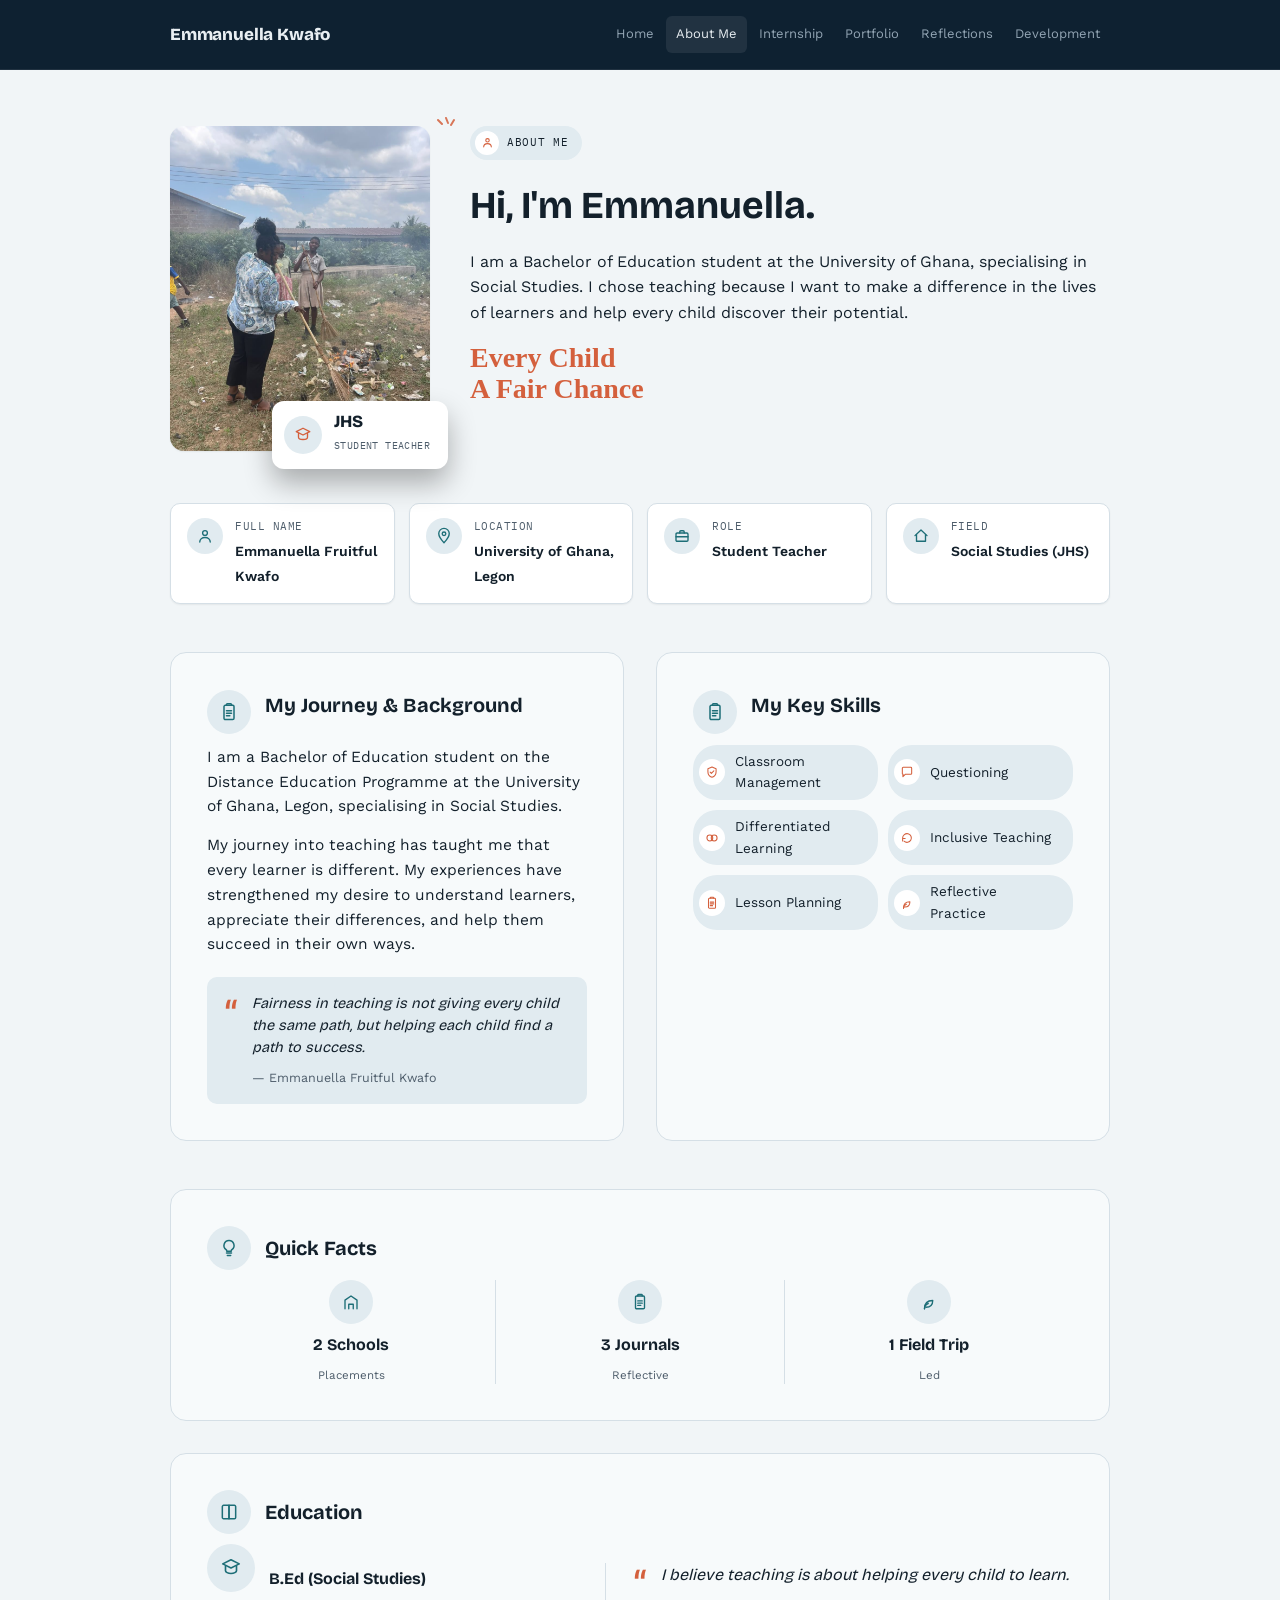
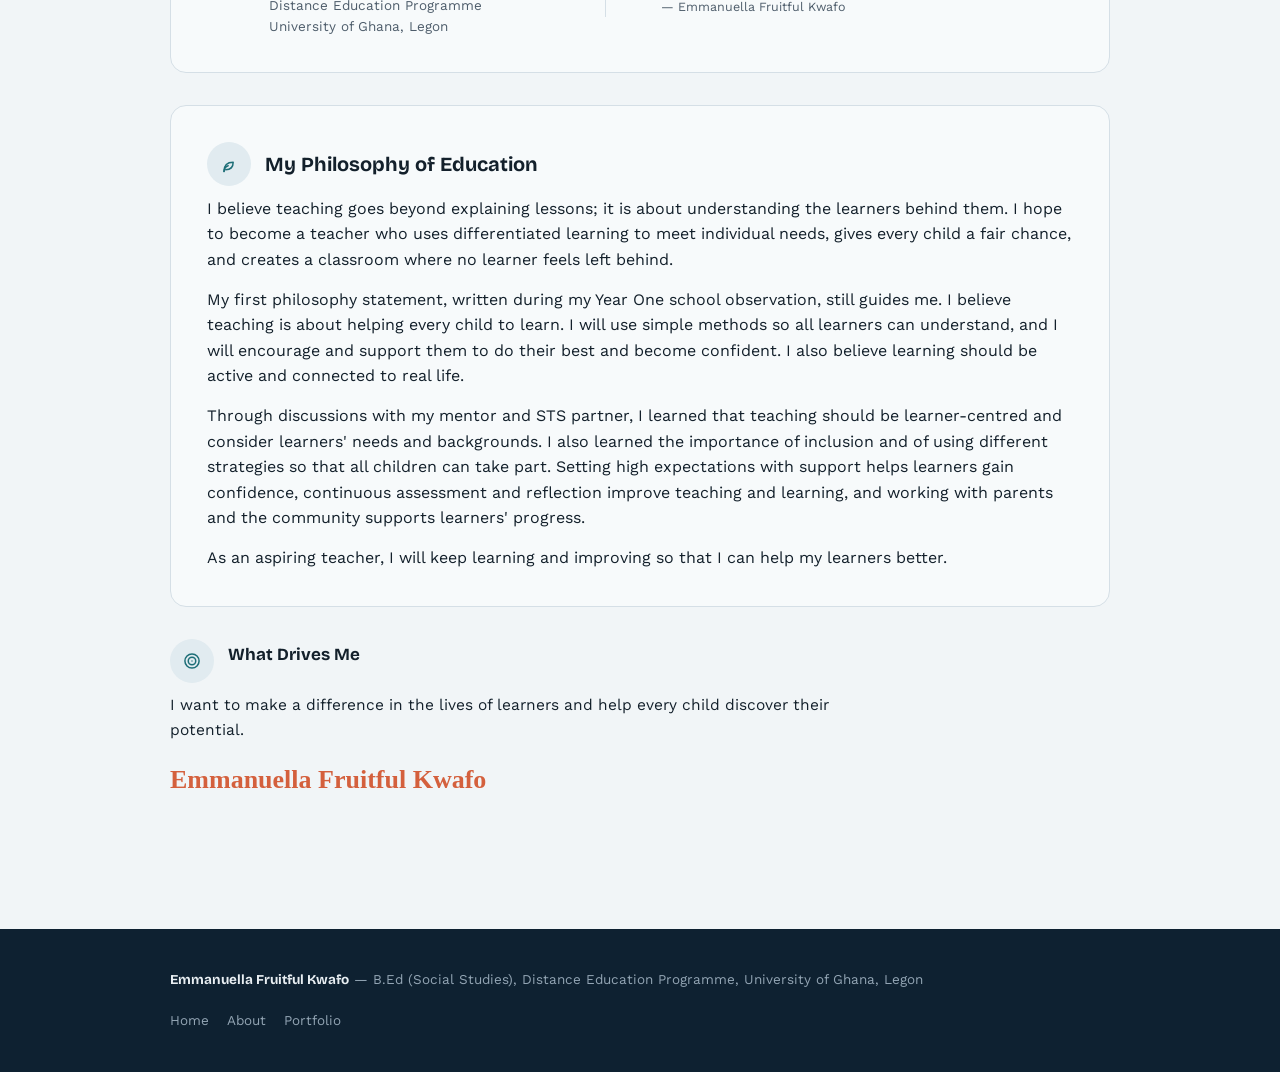
==== site/about.html @ 2ddaf3eb "First version of Emmanuella's portfolio" ====
<!doctype html>
<html lang="en">
<head>
<meta charset="UTF-8">
<meta name="viewport" content="width=device-width, initial-scale=1">
<title>Emmanuella Fruitful Kwafo — About Me</title>
<meta name="description" content="Teaching e-portfolio of Emmanuella Fruitful Kwafo, B.Ed (Social Studies) student-teacher at the University of Ghana, Legon.">
<link rel="stylesheet" href="https://fonts.googleapis.com/css2?family=Bricolage+Grotesque:opsz,wght@12..96,500;12..96,700;12..96,800&family=Work+Sans:wght@400;500;600;700&family=IBM+Plex+Mono:wght@500&display=swap">
<link rel="stylesheet" href="styles.css">
</head>
<body>

<header class="site">
  <div class="container nav-row">
    <a class="brand" href="index.html">Emmanuella Kwafo</a>
    <button class="nav-toggle" id="navToggle" aria-expanded="false">Menu</button>
    <nav class="links" id="navLinks">
      <a href="index.html">Home</a>
      <a href="about.html" class="active">About Me</a>
      <a href="internship.html">Internship</a>
      <a href="portfolio.html">Portfolio</a>
      <a href="reflections.html">Reflections</a>
      <a href="development.html">Development</a>
    </nav>
  </div>
</header>

<main class="container">
  <div class="page">

    <div class="about-split">
      <div style="position:relative;">
        <div class="photo-ticks"><svg width="24" height="34" viewBox="0 0 24 34" fill="none" stroke="currentColor" stroke-width="2" stroke-linecap="round"><path d="M2 4l4 4"/><path d="M10 2l2 5"/><path d="M18 4l-3 5"/></svg></div>
        <img class="about-photo" style="object-position:center 30%;" src="assets/clean-up-sweeping.jpg" alt="Emmanuella sweeping alongside a learner during an environmental sanitation field trip">
        <div class="hero-badge" style="position:absolute;right:-18px;bottom:-18px;left:auto;">
          <div class="badge-icon"><svg width="18" height="18" viewBox="0 0 24 24" fill="none" stroke="currentColor" stroke-width="1.8" stroke-linecap="round" stroke-linejoin="round"><path d="M12 3l9 4.5-9 4.5-9-4.5z"/><path d="M6 10v5c0 1.5 2.7 3 6 3s6-1.5 6-3v-5"/></svg></div>
          <div><b>JHS</b><span>Student Teacher</span></div>
        </div>
      </div>
      <div class="about-greet">
        <div class="pill-eyebrow"><span class="pill-icon"><svg width="13" height="13" viewBox="0 0 24 24" fill="none" stroke="currentColor" stroke-width="2" stroke-linecap="round" stroke-linejoin="round"><circle cx="12" cy="8" r="3.2"/><path d="M5 20c0-3.5 3-6 7-6s7 2.5 7 6"/></svg></span>About Me</div>
        <h3 style="font-size:clamp(28px,4.4vw,38px);">Hi, I'm Emmanuella.</h3>
        <p class="body-text">I am a Bachelor of Education student at the University of Ghana, specialising in Social Studies. I chose teaching because I want to make a difference in the lives of learners and help every child discover their potential.</p>
        <div class="tagline-script">Every Child<br>A Fair Chance</div>
      </div>
    </div>

    <div class="block">
      <div class="info-grid">
        <div class="info-item">
          <div class="info-icon"><svg width="18" height="18" viewBox="0 0 24 24" fill="none" stroke="currentColor" stroke-width="1.8" stroke-linecap="round" stroke-linejoin="round"><circle cx="12" cy="8" r="3.2"/><path d="M5 20c0-3.5 3-6 7-6s7 2.5 7 6"/></svg></div>
          <div><span class="info-label">Full Name</span><span class="info-value">Emmanuella Fruitful Kwafo</span></div>
        </div>
        <div class="info-item">
          <div class="info-icon"><svg width="18" height="18" viewBox="0 0 24 24" fill="none" stroke="currentColor" stroke-width="1.8" stroke-linecap="round" stroke-linejoin="round"><path d="M12 21s7-7.2 7-12.2a7 7 0 1 0-14 0C5 13.8 12 21 12 21z"/><circle cx="12" cy="9" r="2.4"/></svg></div>
          <div><span class="info-label">Location</span><span class="info-value">University of Ghana, Legon</span></div>
        </div>
        <div class="info-item">
          <div class="info-icon"><svg width="18" height="18" viewBox="0 0 24 24" fill="none" stroke="currentColor" stroke-width="1.8" stroke-linecap="round" stroke-linejoin="round"><rect x="4" y="8" width="16" height="11" rx="1.5"/><path d="M9 8V6.5A1.5 1.5 0 0 1 10.5 5h3A1.5 1.5 0 0 1 15 6.5V8"/><path d="M4 13h16"/></svg></div>
          <div><span class="info-label">Role</span><span class="info-value">Student Teacher</span></div>
        </div>
        <div class="info-item">
          <div class="info-icon"><svg width="18" height="18" viewBox="0 0 24 24" fill="none" stroke="currentColor" stroke-width="1.8" stroke-linecap="round" stroke-linejoin="round"><path d="M4 11.5L12 4l8 7.5"/><path d="M6 10v9h12v-9"/></svg></div>
          <div><span class="info-label">Field</span><span class="info-value">Social Studies (JHS)</span></div>
        </div>
      </div>
    </div>

    <div class="two-col block">
      <div class="panel" style="margin-bottom:0;">
        <div class="panel-head">
        <div class="focus-icon"><svg width="20" height="20" viewBox="0 0 24 24" fill="none" stroke="currentColor" stroke-width="1.8" stroke-linecap="round" stroke-linejoin="round"><rect x="6" y="4" width="12" height="17" rx="1.5"/><path d="M9 4V3a1 1 0 0 1 1-1h4a1 1 0 0 1 1 1v1"/><path d="M9 10.5h6M9 13.5h6M9 16.5h4"/></svg></div>
        <h3>My Journey &amp; Background</h3>
      </div>
        <p class="body-text">I am a Bachelor of Education student on the Distance Education Programme at the University of Ghana, Legon, specialising in Social Studies.</p>
        <p class="body-text" style="margin-top:14px;">My journey into teaching has taught me that every learner is different. My experiences have strengthened my desire to understand learners, appreciate their differences, and help them succeed in their own ways.</p>
        <div class="testimonial" style="margin-top:20px;background:var(--chip-bg);border-radius:10px;padding:16px 18px;">
          <span class="quote-mark">&ldquo;</span>
          <div>
            <blockquote style="font-size:14.5px;">Fairness in teaching is not giving every child the same path, but helping each child find a path to success.</blockquote>
            <cite>— Emmanuella Fruitful Kwafo</cite>
          </div>
        </div>
      </div>
      <div class="panel" style="margin-bottom:0;">
        <div class="panel-head">
        <div class="focus-icon"><svg width="20" height="20" viewBox="0 0 24 24" fill="none" stroke="currentColor" stroke-width="1.8" stroke-linecap="round" stroke-linejoin="round"><rect x="6" y="4" width="12" height="17" rx="1.5"/><path d="M9 4V3a1 1 0 0 1 1-1h4a1 1 0 0 1 1 1v1"/><path d="M9 10.5h6M9 13.5h6M9 16.5h4"/></svg></div>
        <h3>My Key Skills</h3>
      </div>
        <div class="skill-grid">
          <div class="skill-chip"><span class="chip-ico"><svg width="14" height="14" viewBox="0 0 24 24" fill="none" stroke="currentColor" stroke-width="1.8" stroke-linecap="round" stroke-linejoin="round"><path d="M12 3.5l7 2.8v5.2c0 5-3 8.3-7 9.5-4-1.2-7-4.5-7-9.5V6.3z"/><path d="M8.8 12.2l2.1 2.1 4.3-4.3"/></svg></span>Classroom Management</div>
          <div class="skill-chip"><span class="chip-ico"><svg width="14" height="14" viewBox="0 0 24 24" fill="none" stroke="currentColor" stroke-width="1.8" stroke-linecap="round" stroke-linejoin="round"><path d="M4 5.5A1.5 1.5 0 0 1 5.5 4h13A1.5 1.5 0 0 1 20 5.5v9A1.5 1.5 0 0 1 18.5 16H9l-4 4v-4H5.5A1.5 1.5 0 0 1 4 14.5z"/></svg></span>Questioning</div>
          <div class="skill-chip"><span class="chip-ico"><svg width="14" height="14" viewBox="0 0 24 24" fill="none" stroke="currentColor" stroke-width="1.8" stroke-linecap="round" stroke-linejoin="round"><circle cx="8.3" cy="12" r="5"/><circle cx="15.7" cy="12" r="5"/></svg></span>Differentiated Learning</div>
          <div class="skill-chip"><span class="chip-ico"><svg width="14" height="14" viewBox="0 0 24 24" fill="none" stroke="currentColor" stroke-width="1.8" stroke-linecap="round" stroke-linejoin="round"><path d="M4.5 12a7.5 7.5 0 1 1 2.4 5.5"/><path d="M4.5 17v-4.3h4.3"/></svg></span>Inclusive Teaching</div>
          <div class="skill-chip"><span class="chip-ico"><svg width="14" height="14" viewBox="0 0 24 24" fill="none" stroke="currentColor" stroke-width="1.8" stroke-linecap="round" stroke-linejoin="round"><rect x="6" y="4" width="12" height="17" rx="1.5"/><path d="M9 4V3a1 1 0 0 1 1-1h4a1 1 0 0 1 1 1v1"/><path d="M9 10.5h6M9 13.5h6M9 16.5h4"/></svg></span>Lesson Planning</div>
          <div class="skill-chip"><span class="chip-ico"><svg width="14" height="14" viewBox="0 0 24 24" fill="none" stroke="currentColor" stroke-width="1.8" stroke-linecap="round" stroke-linejoin="round"><path d="M6 21c0-7 4-11 11-11 0 6-3 9-9 9"/><path d="M6 21c0-4 2-6 5-7"/></svg></span>Reflective Practice</div>
        </div>
      </div>
    </div>

    <div class="panel">
      <div class="panel-head">
        <div class="focus-icon"><svg width="20" height="20" viewBox="0 0 24 24" fill="none" stroke="currentColor" stroke-width="1.8" stroke-linecap="round" stroke-linejoin="round"><path d="M9 18h6M10 21h4"/><path d="M12 3a6 6 0 0 0-3.5 10.9c.5.4.8 1 .8 1.6v.5h5.4v-.5c0-.6.3-1.2.8-1.6A6 6 0 0 0 12 3z"/></svg></div>
        <h3>Quick Facts</h3>
      </div>
      <div class="stat-trio">
        <div class="stat-trio-item">
          <div class="focus-icon"><svg width="18" height="18" viewBox="0 0 24 24" fill="none" stroke="currentColor" stroke-width="1.8" stroke-linecap="round" stroke-linejoin="round"><path d="M4 21V9.5L12 4l8 5.5V21"/><path d="M9 21v-6h6v6"/></svg></div>
          <b>2 Schools</b><span>Placements</span>
        </div>
        <div class="stat-trio-item">
          <div class="focus-icon"><svg width="18" height="18" viewBox="0 0 24 24" fill="none" stroke="currentColor" stroke-width="1.8" stroke-linecap="round" stroke-linejoin="round"><rect x="6" y="4" width="12" height="17" rx="1.5"/><path d="M9 4V3a1 1 0 0 1 1-1h4a1 1 0 0 1 1 1v1"/><path d="M9 10.5h6M9 13.5h6M9 16.5h4"/></svg></div>
          <b>3 Journals</b><span>Reflective</span>
        </div>
        <div class="stat-trio-item">
          <div class="focus-icon"><svg width="18" height="18" viewBox="0 0 24 24" fill="none" stroke="currentColor" stroke-width="1.8" stroke-linecap="round" stroke-linejoin="round"><path d="M6 21c0-7 4-11 11-11 0 6-3 9-9 9"/><path d="M6 21c0-4 2-6 5-7"/></svg></div>
          <b>1 Field Trip</b><span>Led</span>
        </div>
      </div>
    </div>

    <div class="panel">
      <div class="panel-head">
        <div class="focus-icon"><svg width="20" height="20" viewBox="0 0 24 24" fill="none" stroke="currentColor" stroke-width="1.8" stroke-linecap="round" stroke-linejoin="round"><path d="M4 5.5C4 4.7 4.7 4 5.5 4H12v16H5.5A1.5 1.5 0 0 1 4 18.5z"/><path d="M20 5.5c0-.8-.7-1.5-1.5-1.5H12v16h6.5a1.5 1.5 0 0 0 1.5-1.5z"/></svg></div>
        <h3>Education</h3>
      </div>
      <div class="edu-row">
        <div class="edu-info">
          <div class="focus-icon"><svg width="22" height="22" viewBox="0 0 24 24" fill="none" stroke="currentColor" stroke-width="1.8" stroke-linecap="round" stroke-linejoin="round"><path d="M12 3l9 4.5-9 4.5-9-4.5z"/><path d="M6 10v5c0 1.5 2.7 3 6 3s6-1.5 6-3v-5"/></svg></div>
          <div>
            <h4>B.Ed (Social Studies)</h4>
            <p>Distance Education Programme<br>University of Ghana, Legon</p>
          </div>
        </div>
        <div class="testimonial">
          <span class="quote-mark">&ldquo;</span>
          <div>
            <blockquote>I believe teaching is about helping every child to learn.</blockquote>
            <cite>— Emmanuella Fruitful Kwafo</cite>
          </div>
        </div>
      </div>
    </div>

    <div class="panel">
      <div class="panel-head">
        <div class="focus-icon"><svg width="20" height="20" viewBox="0 0 24 24" fill="none" stroke="currentColor" stroke-width="1.8" stroke-linecap="round" stroke-linejoin="round"><path d="M6 21c0-7 4-11 11-11 0 6-3 9-9 9"/><path d="M6 21c0-4 2-6 5-7"/></svg></div>
        <h3>My Philosophy of Education</h3>
      </div>
      <p class="body-text">I believe teaching goes beyond explaining lessons; it is about understanding the learners behind them. I hope to become a teacher who uses differentiated learning to meet individual needs, gives every child a fair chance, and creates a classroom where no learner feels left behind.</p>
      <p class="body-text" style="margin-top:14px;">My first philosophy statement, written during my Year One school observation, still guides me. I believe teaching is about helping every child to learn. I will use simple methods so all learners can understand, and I will encourage and support them to do their best and become confident. I also believe learning should be active and connected to real life.</p>
      <p class="body-text" style="margin-top:14px;">Through discussions with my mentor and STS partner, I learned that teaching should be learner-centred and consider learners' needs and backgrounds. I also learned the importance of inclusion and of using different strategies so that all children can take part. Setting high expectations with support helps learners gain confidence, continuous assessment and reflection improve teaching and learning, and working with parents and the community supports learners' progress.</p>
      <p class="body-text" style="margin-top:14px;">As an aspiring teacher, I will keep learning and improving so that I can help my learners better.</p>
    </div>

    <div class="block">
      <div>
        <div class="panel-head" style="margin-bottom:10px;">
          <div class="focus-icon"><svg width="20" height="20" viewBox="0 0 24 24" fill="none" stroke="currentColor" stroke-width="1.8" stroke-linecap="round" stroke-linejoin="round"><circle cx="12" cy="12" r="8.5"/><circle cx="12" cy="12" r="4.5"/><circle cx="12" cy="12" r=".8" fill="currentColor" stroke="none"/></svg></div>
          <h3 style="font-size:17px;">What Drives Me</h3>
        </div>
        <p class="body-text">I want to make a difference in the lives of learners and help every child discover their potential.</p>
        <div class="signature">Emmanuella Fruitful Kwafo</div>
      </div>
    </div>
  </div>
</main>

<footer class="site">
  <div class="container">
    <div><strong>Emmanuella Fruitful Kwafo</strong> — B.Ed (Social Studies), Distance Education Programme, University of Ghana, Legon</div>
    <div class="foot-links">
      <a href="index.html">Home</a>
      <a href="about.html">About</a>
      <a href="portfolio.html">Portfolio</a>
    </div>
  </div>
</footer>

<script>
(function(){
  var navToggle = document.getElementById("navToggle");
  var navEl = document.getElementById("navLinks");
  navToggle.addEventListener("click", function(){
    var open = navEl.classList.toggle("open");
    navToggle.setAttribute("aria-expanded", open ? "true" : "false");
  });
})();
</script>
</body>
</html>
---- site/styles.css ----
:root{
  --bg:#F1F5F7;
  --surface:#FFFFFF;
  --surface-2:#F7FAFB;
  --ink:#13202B;
  --ink-muted:#4E5D6B;
  --border:#D5DFE6;
  --gold:#D4603D;
  --green:#1D6E77;
  --maroon:#233D6B;
  --header-bg:#0E2131;
  --header-text:#E8EEF2;
  --header-text-muted:#93A5B4;
  --chip-bg:#E1EBF0;
  --shadow: 0 1px 2px rgba(20,18,10,.06);
  --font-display: "Bricolage Grotesque", system-ui, sans-serif;
  --font-body: "Work Sans", system-ui, sans-serif;
  --font-mono: "IBM Plex Mono", monospace;
}
@media (prefers-color-scheme: dark){
  :root:not([data-theme="light"]){
    --bg:#0D161C;
    --surface:#132029;
    --surface-2:#17262F;
    --ink:#E8EEF2;
    --ink-muted:#97A9B7;
    --border:#253844;
    --gold:#F07E5A;
    --green:#55B3BB;
    --maroon:#8FA9DA;
    --header-bg:#08121A;
    --header-text:#E8EEF2;
    --header-text-muted:#7F93A3;
    --chip-bg:#1B2C37;
    --shadow: 0 1px 2px rgba(0,0,0,.4);
  }
}
:root[data-theme="dark"]{
  --bg:#0D161C;
  --surface:#132029;
  --surface-2:#17262F;
  --ink:#E8EEF2;
  --ink-muted:#97A9B7;
  --border:#253844;
  --gold:#F07E5A;
  --green:#55B3BB;
  --maroon:#8FA9DA;
  --header-bg:#08121A;
  --header-text:#E8EEF2;
  --header-text-muted:#7F93A3;
  --chip-bg:#1B2C37;
  --shadow: 0 1px 2px rgba(0,0,0,.4);
}
*{box-sizing:border-box;}
html{scroll-behavior:smooth;}
body{
  margin:0;
  background:var(--bg);
  color:var(--ink);
  font-family:var(--font-body);
  line-height:1.6;
}
img{max-width:100%;}
a{color:inherit;}
[hidden]{display:none!important;}
.container{max-width:980px;margin:0 auto;padding-inline:20px;}
h1,h2,h3{font-family:var(--font-display);font-weight:700;text-wrap:balance;margin:0;}
p{margin:0;}
.eyebrow{
  font-family:var(--font-mono);
  font-size:11px;
  letter-spacing:.08em;
  text-transform:uppercase;
}

/* header */
header.site{
  background:var(--header-bg);
  color:var(--header-text);
  position:sticky;
  top:0;
  z-index:20;
  border-bottom:1px solid rgba(255,255,255,.08);
}
.nav-row{
  display:flex;
  align-items:center;
  justify-content:space-between;
  padding-block:16px;
  gap:16px;
}
.brand{
  font-family:var(--font-display);
  font-weight:800;
  font-size:17px;
  letter-spacing:-.01em;
  text-decoration:none;
  color:var(--header-text);
  white-space:nowrap;
}
nav.links{display:flex;gap:2px;flex-wrap:nowrap;}
nav.links a{
  font-size:13px;
  text-decoration:none;
  color:var(--header-text-muted);
  padding:8px 10px;
  border-radius:6px;
  white-space:nowrap;
  transition:color .15s, background .15s;
}
nav.links a:hover{color:var(--header-text);}
nav.links a.active{color:var(--header-text);background:rgba(255,255,255,.08);}
.nav-toggle{
  display:none;
  background:none;
  border:1px solid rgba(255,255,255,.2);
  color:var(--header-text);
  border-radius:6px;
  padding:8px 10px;
  font-size:13px;
  font-family:var(--font-mono);
}
@media (max-width:900px){
  nav.links{
    display:none;
    width:100%;
    flex-direction:column;
    flex-wrap:wrap;
    gap:2px;
    padding-bottom:14px;
  }
  nav.links a{white-space:normal;}
  nav.links.open{display:flex;}
  .nav-toggle{display:block;}
  .nav-row{flex-wrap:wrap;}
}

/* hero */
.hero{
  background:var(--header-bg);
  color:var(--header-text);
  padding-block:clamp(48px,8vw,88px) clamp(56px,9vw,96px);
  overflow:clip;
}
.hero-grid{
  display:grid;
  grid-template-columns:1.15fr auto;
  gap:clamp(32px,6vw,64px);
  align-items:center;
}
@media (max-width:700px){.hero-grid{grid-template-columns:1fr;}.hero-photo-wrap{order:-1;margin-inline:auto;}}
.hero-photo-wrap{
  position:relative;
  width:min(300px,72vw);
  flex-shrink:0;
}
.hero-photo-wrap::before{
  content:"";
  position:absolute;
  inset:10px -10px -10px 10px;
  background:color-mix(in srgb, var(--gold) 25%, transparent);
  border-radius:18px;
  z-index:0;
}
.hero-photo{
  position:relative;
  z-index:1;
  display:block;
  width:100%;
  aspect-ratio:4/5;
  object-fit:cover;
  object-position:top center;
  border-radius:16px;
  box-shadow:0 24px 48px rgba(0,0,0,.4);
}
.hero-badge{
  position:absolute;
  z-index:2;
  left:-18px;
  bottom:-18px;
  display:flex;
  align-items:center;
  gap:12px;
  background:var(--surface);
  color:var(--ink);
  padding:12px 18px 12px 12px;
  border-radius:12px;
  box-shadow:0 14px 28px rgba(0,0,0,.3);
  max-width:210px;
}
.hero-badge .badge-icon{
  width:38px;height:38px;border-radius:50%;flex-shrink:0;
  background:var(--chip-bg);color:var(--gold);
  display:flex;align-items:center;justify-content:center;
}
.hero-badge b{display:block;font-family:var(--font-display);font-size:17px;font-weight:800;line-height:1.1;}
.hero-badge span{font-size:10px;font-family:var(--font-mono);text-transform:uppercase;letter-spacing:.04em;color:var(--ink-muted);}
.hero .eyebrow{color:#F07E5A;margin-bottom:10px;display:block;}
.hero h1{font-size:clamp(32px,5.5vw,52px);line-height:1.05;margin-bottom:10px;}
.hero .role{font-size:15px;color:var(--header-text-muted);margin-bottom:20px;}
.hero .pitch{max-width:56ch;font-size:15px;color:#CBD6DE;margin-bottom:24px;}
.divider-rule{height:2px;width:56px;background:#F07E5A;margin-bottom:24px;}
.stat-row{display:flex;gap:28px;flex-wrap:wrap;}
.stat b{display:block;font-family:var(--font-display);font-size:24px;font-weight:800;}
.stat span{font-size:11px;color:var(--header-text-muted);text-transform:uppercase;letter-spacing:.05em;}
.accentbar{display:flex;height:5px;margin-top:32px;border-radius:3px;overflow:hidden;max-width:280px;}
.accentbar div{flex:1;}

/* page body */
main{padding-block:56px 80px;}
.page-head{margin-bottom:40px;max-width:70ch;}
.page-head .eyebrow{color:var(--gold);margin-bottom:10px;display:block;}
.page-head h2{font-size:clamp(26px,4vw,34px);margin-bottom:12px;}
.page-head p{color:var(--ink-muted);font-size:15.5px;}

.block{margin-bottom:48px;}
.block h3{font-size:19px;margin-bottom:14px;}
.block .body-text{max-width:68ch;color:var(--ink);font-size:15.5px;}
.block .body-text + .body-text{margin-top:14px;}
.pull{
  border-left:3px solid var(--gold);
  padding:2px 0 2px 20px;
  margin:20px 0;
  max-width:60ch;
  font-family:var(--font-display);
  font-weight:500;
  font-size:19px;
  line-height:1.45;
  color:var(--ink);
}

.two-col{display:grid;grid-template-columns:1fr 1fr;gap:32px;}
@media (max-width:700px){.two-col{grid-template-columns:1fr;}}
.card{
  background:var(--surface);
  border:1px solid var(--border);
  border-radius:10px;
  padding:22px 24px;
  box-shadow:var(--shadow);
}
.card h4{font-family:var(--font-display);font-size:16px;margin:0 0 8px;font-weight:700;}
.card p{font-size:14.5px;color:var(--ink-muted);}

ul.plain{margin:0;padding:0;list-style:none;display:flex;flex-direction:column;gap:10px;}
ul.plain li{
  font-size:15px;
  padding-left:20px;
  position:relative;
}
ul.plain li::before{
  content:"";
  position:absolute;left:0;top:9px;
  width:6px;height:6px;border-radius:50%;
  background:var(--green);
}

.chip-row{display:flex;flex-wrap:wrap;gap:8px;}
.chip{
  font-family:var(--font-mono);
  font-size:12px;
  background:var(--chip-bg);
  border:1px solid var(--border);
  padding:6px 12px;
  border-radius:20px;
  color:var(--ink);
}

.grid-cards{display:grid;grid-template-columns:repeat(auto-fill,minmax(220px,1fr));gap:18px;}

.focus-grid{display:grid;grid-template-columns:repeat(auto-fit,minmax(200px,1fr));gap:20px;}
.focus-card{padding:4px 2px;}
.focus-icon{
  width:44px;height:44px;
  border-radius:50%;
  background:var(--chip-bg);
  display:flex;align-items:center;justify-content:center;
  margin-bottom:16px;
  color:var(--green);
}
.focus-card h4{font-family:var(--font-display);font-size:15.5px;margin-bottom:6px;}
.focus-card p{font-size:14px;color:var(--ink-muted);}

/* home redesign */
.home-page{--ink-muted:#4E5D6B;}
@media (prefers-color-scheme: dark){:root:not([data-theme="light"]) .home-page{--ink-muted:#97A9B7;}}
:root[data-theme="dark"] .home-page{--ink-muted:#97A9B7;}
.pill-eyebrow{
  display:inline-flex;align-items:center;gap:8px;
  background:var(--chip-bg);
  border-radius:20px;
  padding:5px 14px 5px 5px;
  font-family:var(--font-mono);
  font-size:11px;letter-spacing:.06em;text-transform:uppercase;
  color:var(--ink);
  margin-bottom:16px;
}
.pill-eyebrow .pill-icon{
  width:24px;height:24px;border-radius:50%;
  background:var(--surface);
  display:flex;align-items:center;justify-content:center;
  color:var(--gold);
}
.panel{
  background:var(--surface-2);
  border:1px solid var(--border);
  border-radius:16px;
  padding:clamp(24px,4vw,36px);
  margin-bottom:32px;
}
.panel-head{display:flex;align-items:center;gap:14px;margin-bottom:10px;}
.panel-head .focus-icon{margin-bottom:0;flex-shrink:0;}
.panel-head h3{font-size:20px;}
.panel-intro{color:var(--ink-muted);font-size:14.5px;max-width:64ch;margin-bottom:24px;}
.testimonial{display:flex;gap:14px;align-items:flex-start;}
.testimonial .quote-mark{font-family:var(--font-display);font-size:42px;color:var(--gold);line-height:.6;flex-shrink:0;margin-top:10px;}
.testimonial blockquote{margin:0;font-family:var(--font-display);font-style:italic;font-size:16px;line-height:1.5;color:var(--ink);}
.testimonial cite{display:block;margin-top:10px;font-style:normal;font-size:12.5px;color:var(--ink-muted);}
.about-teaser-grid{display:grid;grid-template-columns:1.3fr 1fr;gap:40px;align-items:start;}
@media (max-width:760px){.about-teaser-grid{grid-template-columns:1fr;}}
.link-grid{display:grid;grid-template-columns:1fr 1fr;gap:16px;}
@media (max-width:700px){.link-grid{grid-template-columns:1fr;}}
.link-card{
  display:flex;align-items:flex-start;gap:14px;
  background:var(--surface);border:1px solid var(--border);border-radius:12px;
  padding:18px;text-decoration:none;color:inherit;
  transition:border-color .15s;
}
.link-card:hover{border-color:var(--gold);}
.link-card .focus-icon{margin-bottom:0;flex-shrink:0;width:38px;height:38px;}
.link-card .link-body{flex:1;}
.link-card .link-body h4{font-family:var(--font-display);font-size:15px;margin-bottom:4px;font-weight:700;}
.link-card .link-body p{font-size:13px;color:var(--ink-muted);}
.link-card .link-arrow{
  width:30px;height:30px;border-radius:50%;background:var(--chip-bg);
  display:flex;align-items:center;justify-content:center;color:var(--ink);flex-shrink:0;
}
.philosophy-split{display:grid;grid-template-columns:1fr 1.15fr;gap:40px;align-items:center;}
@media (max-width:700px){.philosophy-split{grid-template-columns:1fr;}}
.philosophy-photo{width:100%;aspect-ratio:4/3;object-fit:cover;border-radius:16px;box-shadow:var(--shadow);display:block;}
.philosophy-photo.is-placeholder{
  display:flex;align-items:center;justify-content:center;flex-direction:column;gap:8px;
  background:var(--chip-bg);color:var(--ink-muted);font-family:var(--font-mono);font-size:11px;text-transform:uppercase;letter-spacing:.05em;text-align:center;padding:20px;
}
.btn-dark{
  display:inline-flex;align-items:center;gap:8px;
  background:var(--header-bg);color:var(--header-text);
  font-family:var(--font-body);font-weight:600;font-size:14px;
  padding:12px 20px;border-radius:24px;text-decoration:none;
  transition:opacity .15s;
}
.btn-dark:hover{opacity:.85;}
.intro-bar{
  display:flex;flex-wrap:wrap;gap:28px;align-items:center;justify-content:space-between;
  background:var(--surface-2);border:1px solid var(--border);border-radius:16px;
  padding:clamp(22px,4vw,30px);
}
.intro-bar .intro-text{flex:2;min-width:260px;}
.intro-bar .intro-side{display:flex;flex-direction:column;gap:16px;align-items:flex-start;}
.mini-stats{display:flex;gap:20px;flex-wrap:wrap;}
.mini-stat{display:flex;flex-direction:column;align-items:center;gap:6px;text-align:center;width:80px;}
.mini-stat .focus-icon{width:36px;height:36px;margin-bottom:0;}
.mini-stat b{font-family:var(--font-display);font-size:12.5px;font-weight:700;line-height:1.25;}
.mini-stat span{font-size:10px;color:var(--ink-muted);}
.tagline-script{
  font-family:"Caveat",cursive;
  font-weight:700;
  font-size:clamp(22px,3vw,28px);
  color:var(--gold);
  line-height:1.1;
  margin-top:18px;
}
.signature{
  font-family:"Caveat",cursive;
  font-weight:700;
  font-size:26px;
  color:var(--gold);
  margin-top:16px;
}
.photo-ticks{position:absolute;top:-10px;right:-30px;color:var(--gold);opacity:.85;}

.stat-trio{display:flex;}
.stat-trio-item{flex:1;display:flex;flex-direction:column;align-items:center;gap:8px;text-align:center;padding:0 12px;border-right:1px solid var(--border);}
.stat-trio-item:last-child{border-right:none;}
.stat-trio-item .focus-icon{margin-bottom:0;}
.stat-trio-item b{font-family:var(--font-display);font-size:16px;font-weight:700;}
.stat-trio-item span{font-size:11.5px;color:var(--ink-muted);}

.skill-grid{display:grid;grid-template-columns:1fr 1fr;gap:10px;}
@media (max-width:500px){.skill-grid{grid-template-columns:1fr;}}
.skill-chip{display:inline-flex;align-items:center;gap:10px;background:var(--chip-bg);border-radius:24px;padding:6px 16px 6px 6px;font-size:13.5px;}
.skill-chip .chip-ico{width:26px;height:26px;border-radius:50%;background:var(--surface);display:flex;align-items:center;justify-content:center;color:var(--gold);flex-shrink:0;}

.edu-row{display:flex;flex-wrap:wrap;gap:32px;align-items:center;}
.edu-row .edu-info{display:flex;gap:14px;align-items:flex-start;flex:1;min-width:220px;}
.edu-row .edu-info .focus-icon{width:48px;height:48px;flex-shrink:0;margin-bottom:0;}
.edu-row .edu-info h4{font-family:var(--font-display);font-size:16px;margin-bottom:4px;}
.edu-row .edu-info p{font-size:13.5px;color:var(--ink-muted);line-height:1.5;}
.edu-row .testimonial{flex:1.2;min-width:240px;border-left:1px solid var(--border);padding-left:28px;}
@media (max-width:640px){.edu-row .testimonial{border-left:none;padding-left:0;}}

.page-head-split{display:flex;flex-wrap:wrap;justify-content:space-between;align-items:center;gap:24px;margin-bottom:40px;}
.page-head-split .head-text{flex:1;min-width:260px;}
.page-head-split .head-text h2{font-size:clamp(28px,4.4vw,38px);margin:12px 0 14px;}
.page-head-split .head-text p{color:var(--ink-muted);font-size:15px;max-width:60ch;}
.icon-blob{
  position:relative;
  background:var(--chip-bg);
  border-radius:42% 58% 63% 37% / 41% 44% 56% 59%;
  width:150px;height:130px;
  flex-shrink:0;
  display:flex;align-items:center;justify-content:center;
  color:var(--ink);
}

.profile-card{display:grid;grid-template-columns:1fr 1fr;gap:32px;align-items:stretch;background:var(--surface-2);border:1px solid var(--border);border-radius:16px;padding:clamp(22px,4vw,30px);margin-bottom:32px;}
@media (max-width:700px){.profile-card{grid-template-columns:1fr;}}
.profile-card h3{font-size:20px;margin:10px 0 2px;}
.profile-card .profile-sub{font-size:13.5px;color:var(--ink-muted);}
.profile-list{display:flex;flex-direction:column;gap:14px;margin-top:18px;padding-top:18px;border-top:1px solid var(--border);}
.profile-list .info-row{display:flex;align-items:center;gap:12px;}
.profile-list .info-row .focus-icon{width:32px;height:32px;margin-bottom:0;flex-shrink:0;}
.profile-list .info-row .label{font-size:10.5px;color:var(--ink-muted);text-transform:uppercase;letter-spacing:.04em;display:block;}
.profile-list .info-row .value{font-size:14px;font-weight:600;}
.photo-quote{position:relative;border-radius:14px;overflow:hidden;min-height:220px;}
.photo-quote img{width:100%;height:100%;object-fit:cover;display:block;}
.photo-quote.is-placeholder{
  background:var(--chip-bg);display:flex;flex-direction:column;align-items:center;justify-content:center;gap:8px;
  color:var(--ink-muted);font-family:var(--font-mono);font-size:11px;text-transform:uppercase;letter-spacing:.05em;text-align:center;padding:20px;
}
.photo-quote .quote-overlay{
  position:absolute;left:0;right:0;bottom:0;
  background:linear-gradient(0deg, rgba(8,18,26,.88), rgba(8,18,26,0));
  padding:28px 18px 16px;
  color:#EEF3F6;
  font-family:var(--font-display);font-style:italic;font-size:13.5px;line-height:1.5;
}

.page-photo-hero{display:grid;grid-template-columns:1fr 300px;gap:40px;align-items:center;margin-bottom:40px;}
@media (max-width:760px){.page-photo-hero{grid-template-columns:1fr;}.page-photo-hero .photo-col{order:-1;margin-inline:auto;}}
.page-photo-hero .photo-col{position:relative;width:100%;max-width:300px;}
.page-hero-photo{width:100%;aspect-ratio:4/5;object-fit:cover;object-position:top center;border-radius:16px;box-shadow:var(--shadow);display:block;}
.page-hero-photo.is-placeholder{display:flex;flex-direction:column;align-items:center;justify-content:center;gap:8px;background:var(--chip-bg);color:var(--ink-muted);font-family:var(--font-mono);font-size:11px;text-transform:uppercase;letter-spacing:.05em;text-align:center;padding:20px;}

.panel-with-photo{display:flex;flex-wrap:wrap;gap:28px;align-items:flex-start;}
.panel-with-photo .panel-main{flex:2;min-width:260px;}
.panel-with-photo .panel-photo{flex:1;min-width:160px;max-width:220px;border-radius:14px;overflow:hidden;aspect-ratio:4/3;box-shadow:var(--shadow);}
.panel-with-photo .panel-photo img{width:100%;height:100%;object-fit:cover;display:block;}

.evidence-grid{display:grid;grid-template-columns:repeat(auto-fit,minmax(150px,1fr));gap:16px;}
.video-feature{display:flex;flex-wrap:wrap;gap:28px;align-items:center;}
.video-feature video{flex:3;min-width:260px;width:100%;aspect-ratio:16/9;border-radius:14px;background:#000;box-shadow:var(--shadow);display:block;}
.video-feature .video-caption{flex:2;min-width:220px;}
.video-feature .evidence-tag{display:block;font-family:var(--font-mono);font-size:11px;text-transform:uppercase;letter-spacing:.05em;color:var(--ink-muted);margin-bottom:10px;}

.evidence-card{background:var(--surface);border:1px solid var(--border);border-radius:12px;overflow:hidden;box-shadow:var(--shadow);}
.evidence-card .evidence-photo{width:100%;aspect-ratio:4/3;object-fit:cover;display:block;}
.evidence-card .evidence-photo.is-placeholder{
  display:flex;flex-direction:column;align-items:center;justify-content:center;gap:6px;
  background:var(--chip-bg);color:var(--ink-muted);font-family:var(--font-mono);font-size:10px;text-transform:uppercase;letter-spacing:.05em;text-align:center;padding:14px;
}
.evidence-card .evidence-body{padding:14px 16px;}
.evidence-card .evidence-body h4{font-family:var(--font-display);font-size:14.5px;margin-bottom:2px;}
.evidence-card .evidence-body .evidence-tag{font-size:12px;color:var(--ink-muted);margin-bottom:12px;display:block;}
.evidence-card .evidence-view{
  display:inline-flex;align-items:center;justify-content:center;gap:6px;width:100%;
  background:var(--chip-bg);color:var(--ink);font-size:12.5px;font-weight:600;
  padding:8px;border-radius:8px;text-decoration:none;box-sizing:border-box;
}

.toolkit-cloud{position:relative;background:var(--chip-bg);border-radius:12px;padding:20px 22px 60px;}
.toolkit-cloud .tagline-script{position:absolute;right:22px;bottom:14px;margin-top:0;text-align:right;}

.growth-split{display:grid;grid-template-columns:1.3fr 1fr;gap:28px;align-items:stretch;}
@media (max-width:760px){.growth-split{grid-template-columns:1fr;}}
.growth-photo{width:100%;height:100%;min-height:220px;object-fit:cover;border-radius:14px;box-shadow:var(--shadow);display:block;}
.growth-photo.is-placeholder{display:flex;flex-direction:column;align-items:center;justify-content:center;gap:8px;background:var(--chip-bg);color:var(--ink-muted);font-family:var(--font-mono);font-size:11px;text-transform:uppercase;letter-spacing:.05em;text-align:center;padding:20px;}
.quote-box{background:var(--chip-bg);border-radius:10px;padding:18px 20px;margin-top:18px;}
.quote-box p{font-family:var(--font-display);font-style:italic;font-size:14.5px;line-height:1.5;color:var(--ink);margin-bottom:8px;}
.quote-box span{font-size:12px;color:var(--ink-muted);}

.icon-pastel-1{background:color-mix(in srgb, var(--green) 20%, var(--surface));color:var(--green);}
.icon-pastel-2{background:color-mix(in srgb, var(--gold) 22%, var(--surface));color:var(--gold);}
.icon-pastel-3{background:color-mix(in srgb, var(--maroon) 20%, var(--surface));color:var(--maroon);}

.reflect-hero-side{display:flex;align-items:center;gap:16px;}
.reflect-quote{font-family:"Caveat",cursive;font-weight:700;font-size:21px;color:var(--gold);line-height:1.25;text-align:center;max-width:150px;transform:rotate(-4deg);flex-shrink:0;}

.journal-card{background:var(--surface);border:1px solid var(--border);border-radius:12px;padding:18px;}
.week-badge{display:inline-block;font-family:var(--font-mono);font-size:10px;font-weight:700;text-transform:uppercase;letter-spacing:.04em;padding:4px 10px;border-radius:20px;margin-bottom:12px;}
.journal-card h4{font-family:var(--font-display);font-size:15px;margin-bottom:8px;}
.journal-card p{font-size:13.5px;color:var(--ink-muted);margin-bottom:14px;}
.journal-date{display:flex;align-items:center;gap:6px;font-size:11.5px;color:var(--ink-muted);}

.flanked-quote{display:flex;align-items:center;gap:24px;}
.flanked-quote .leaf-deco{color:var(--gold);opacity:.8;flex-shrink:0;}
.flanked-quote .blob-deco{
  width:70px;height:70px;flex-shrink:0;position:relative;
  background:var(--chip-bg);border-radius:42% 58% 63% 37% / 41% 44% 56% 59%;
}
.flanked-quote .blob-deco .photo-ticks{top:-10px;right:-16px;}
@media (max-width:600px){.flanked-quote{flex-wrap:wrap;justify-content:center;}}

.numbered-list{display:flex;flex-direction:column;gap:20px;}
.numbered-item{display:flex;gap:16px;align-items:flex-start;}
.numbered-item .num-badge{width:40px;height:40px;border-radius:50%;background:var(--chip-bg);display:flex;align-items:center;justify-content:center;font-family:var(--font-display);font-weight:700;font-size:14px;color:var(--gold);flex-shrink:0;}
.numbered-item h4{font-family:var(--font-display);font-size:15px;margin-bottom:4px;}
.numbered-item p{font-size:13.5px;color:var(--ink-muted);}

.progress-list{display:flex;flex-direction:column;gap:14px;}
.progress-item{display:flex;gap:14px;align-items:flex-start;background:var(--surface);border:1px solid var(--border);border-radius:10px;padding:14px 16px;}
.progress-item .focus-icon{width:40px;height:40px;flex-shrink:0;margin-bottom:0;}
.progress-item .progress-body{flex:1;display:flex;justify-content:space-between;gap:12px;align-items:flex-start;flex-wrap:wrap;}
.progress-item .progress-text h4{font-family:var(--font-display);font-size:14.5px;margin-bottom:4px;}
.progress-item .progress-text p{font-size:13px;color:var(--ink-muted);}
.status-pill{display:inline-block;font-size:11px;font-weight:700;padding:5px 12px;border-radius:16px;white-space:nowrap;flex-shrink:0;}
.status-pill.in-progress{background:color-mix(in srgb, var(--gold) 25%, var(--surface));color:var(--gold);}
.status-pill.completed{background:color-mix(in srgb, var(--green) 25%, var(--surface));color:var(--green);}

.growth-mindset{background:var(--chip-bg);}
.growth-mindset blockquote{font-family:var(--font-display);font-style:italic;font-size:15px;line-height:1.55;color:var(--ink);max-width:52ch;}

.foundation-card{display:flex;gap:16px;align-items:flex-start;background:var(--surface);border:1px solid var(--border);border-radius:12px;padding:20px;}
.foundation-card .focus-icon{width:46px;height:46px;flex-shrink:0;margin-bottom:0;}
.foundation-card h4{font-family:var(--font-display);font-size:15.5px;margin-bottom:3px;}
.foundation-card .foundation-sub{font-size:13px;color:var(--ink-muted);margin-bottom:10px;}
.foundation-card p{font-size:13.5px;color:var(--ink-muted);line-height:1.5;}

.about-split{display:grid;grid-template-columns:260px 1fr;gap:40px;align-items:start;margin-bottom:52px;}
@media (max-width:700px){.about-split{grid-template-columns:1fr;}}
.about-photo{width:100%;aspect-ratio:4/5;object-fit:cover;object-position:top center;border-radius:14px;box-shadow:var(--shadow);display:block;}
.about-greet h3{font-family:var(--font-display);font-weight:700;font-size:clamp(24px,3.4vw,30px);margin-bottom:12px;}
.about-connect{margin-top:16px;}
.about-connect .connect-label{font-family:var(--font-mono);font-size:11px;text-transform:uppercase;letter-spacing:.05em;color:var(--gold);margin-bottom:6px;display:block;}

.info-grid{display:grid;grid-template-columns:repeat(auto-fit,minmax(190px,1fr));gap:14px;}
.info-item{display:flex;gap:12px;align-items:flex-start;background:var(--surface);border:1px solid var(--border);border-radius:10px;padding:14px 16px;box-shadow:var(--shadow);}
.info-item .info-icon{width:36px;height:36px;border-radius:50%;background:var(--chip-bg);display:flex;align-items:center;justify-content:center;color:var(--green);flex-shrink:0;}
.info-item .info-label{font-family:var(--font-mono);font-size:10.5px;text-transform:uppercase;letter-spacing:.05em;color:var(--ink-muted);display:block;margin-bottom:3px;}
.info-item .info-value{font-size:14px;font-weight:600;line-height:1.3;}

.icon-card-head{display:flex;align-items:center;gap:10px;margin-bottom:14px;}
.icon-card-head .focus-icon{margin-bottom:0;}
.icon-card-head h4{margin:0;font-family:var(--font-display);font-size:16px;font-weight:700;}

ul.check-list{margin:0;padding:0;list-style:none;display:flex;flex-direction:column;gap:10px;}
ul.check-list li{font-size:14.5px;padding-left:26px;position:relative;}
ul.check-list li::before{content:"✓";position:absolute;left:0;top:0;color:var(--green);font-weight:700;font-size:13px;}

.cta-card{
  display:flex;flex-wrap:wrap;gap:18px;align-items:center;justify-content:space-between;
  background:var(--surface);border:1px solid var(--border);border-radius:12px;
  padding:24px 28px;box-shadow:var(--shadow);
}
.cta-card .cta-text h4{font-family:var(--font-display);font-size:16.5px;margin-bottom:6px;}
.cta-card .cta-text p{font-size:13.5px;color:var(--ink-muted);max-width:46ch;}
.cta-btn{
  display:inline-flex;align-items:center;gap:6px;
  background:var(--gold);color:var(--header-bg);
  font-family:var(--font-mono);font-size:12px;text-transform:uppercase;letter-spacing:.04em;font-weight:700;
  padding:11px 18px;border-radius:8px;text-decoration:none;white-space:nowrap;
  transition:opacity .15s;
}
.cta-btn:hover{opacity:.85;}

/* placeholder / gap card */
.gap{
  border:1.5px dashed var(--border);
  border-radius:10px;
  padding:20px 22px;
  background:var(--surface-2);
}
.gap .gap-label{
  font-family:var(--font-mono);
  font-size:11px;
  letter-spacing:.05em;
  text-transform:uppercase;
  color:var(--gold);
  display:flex;
  align-items:center;
  gap:6px;
  margin-bottom:8px;
}
.gap .gap-label::before{content:"○";font-size:13px;}
.gap p{font-size:14px;color:var(--ink-muted);}

.sample-tag{
  display:inline-flex;
  align-items:center;
  gap:5px;
  font-family:var(--font-mono);
  font-size:10px;
  text-transform:uppercase;
  letter-spacing:.05em;
  color:var(--maroon);
  background:color-mix(in srgb, var(--maroon) 12%, transparent);
  border:1px solid color-mix(in srgb, var(--maroon) 35%, transparent);
  padding:3px 10px;
  border-radius:20px;
  margin-bottom:12px;
}
.sample-tag::before{content:"◆";font-size:7px;}

.filled{
  background:var(--surface);
  border:1px solid var(--border);
  border-radius:10px;
  padding:20px 22px;
  box-shadow:var(--shadow);
}
.filled p{font-size:14.5px;color:var(--ink);}
.filled p + p{margin-top:10px;}

.doc-mock .doc-title{font-family:var(--font-display);font-weight:700;font-size:15px;margin-bottom:12px;}
.doc-mock .doc-row{display:flex;justify-content:space-between;gap:12px;border-bottom:1px dashed var(--border);padding:7px 0;font-size:12.5px;color:var(--ink-muted);}
.doc-mock .doc-row:last-child{border-bottom:none;}
.doc-mock .doc-row b{color:var(--ink);font-weight:600;text-align:right;}
.doc-mock .doc-note{margin-top:12px;font-size:12.5px;color:var(--ink-muted);line-height:1.55;}

.flash-grid{display:grid;grid-template-columns:repeat(3,1fr);gap:8px;margin-top:4px;}
.flash{
  background:var(--chip-bg);
  border:1px solid var(--border);
  border-radius:6px;
  text-align:center;
  padding:10px 4px;
  font-family:var(--font-mono);
  font-size:12px;
  font-weight:500;
}

.score-badge{
  display:inline-block;
  font-family:var(--font-display);
  font-weight:800;
  font-size:22px;
  color:var(--green);
  background:color-mix(in srgb, var(--green) 12%, transparent);
  border-radius:8px;
  padding:6px 14px;
  margin-bottom:10px;
}

.cert-mock{
  border:2px solid var(--gold);
  outline:1px solid color-mix(in srgb, var(--gold) 40%, transparent);
  outline-offset:5px;
  border-radius:6px;
  padding:26px 20px;
  text-align:center;
}
.cert-mock .seal{
  width:44px;height:44px;border-radius:50%;
  background:linear-gradient(155deg,var(--gold),var(--maroon));
  margin:0 auto 12px;
}
.cert-mock .cert-title{font-family:var(--font-display);font-weight:700;font-size:15px;margin-bottom:4px;}
.cert-mock .cert-sub{font-size:12px;color:var(--ink-muted);}

.photo-mock{
  aspect-ratio:4/3;
  border-radius:8px;
  background:linear-gradient(150deg, color-mix(in srgb, var(--green) 55%, var(--surface-2)), color-mix(in srgb, var(--gold) 45%, var(--surface-2)));
  display:flex;align-items:center;justify-content:center;
  color:var(--surface);
}

.quote-card{
  background:var(--surface);
  border:1px solid var(--border);
  border-left:3px solid var(--gold);
  border-radius:0 10px 10px 0;
  padding:18px 22px;
  box-shadow:var(--shadow);
}
.quote-card p{font-family:var(--font-display);font-weight:500;font-size:16px;line-height:1.5;margin-bottom:10px;}
.quote-card span{font-family:var(--font-mono);font-size:11px;text-transform:uppercase;letter-spacing:.04em;color:var(--ink-muted);}

table.info{border-collapse:collapse;width:100%;max-width:560px;}
table.info td{padding:9px 0;border-bottom:1px solid var(--border);font-size:14.5px;}
table.info td:first-child{color:var(--ink-muted);width:40%;font-family:var(--font-mono);font-size:12px;text-transform:uppercase;letter-spacing:.03em;}

footer.site{
  background:var(--header-bg);
  color:var(--header-text-muted);
  padding-block:40px;
  font-size:13.5px;
}
footer.site .container{display:flex;flex-wrap:wrap;justify-content:space-between;gap:20px;align-items:center;}
footer.site strong{color:var(--header-text);font-family:var(--font-display);}
footer.site .foot-links{display:flex;gap:18px;flex-wrap:wrap;}
footer.site a{text-decoration:none;}
footer.site a:hover{color:var(--header-text);}

/* photo feature (photo in place of video) */
.video-feature .feature-photo{flex:3;min-width:260px;width:100%;aspect-ratio:16/10;object-fit:cover;border-radius:14px;box-shadow:var(--shadow);display:block;}
.photo-pair{display:grid;grid-template-columns:1fr 1fr;gap:16px;margin-top:22px;}
.photo-pair img{width:100%;aspect-ratio:4/3;object-fit:cover;border-radius:12px;box-shadow:var(--shadow);display:block;}
@media (max-width:600px){.photo-pair{grid-template-columns:1fr;}}
.school-num{font-family:var(--font-mono);font-size:11px;text-transform:uppercase;letter-spacing:.05em;color:var(--gold);}
.grid-cards.cards-4{grid-template-columns:repeat(auto-fill,minmax(min(100%,300px),1fr));}
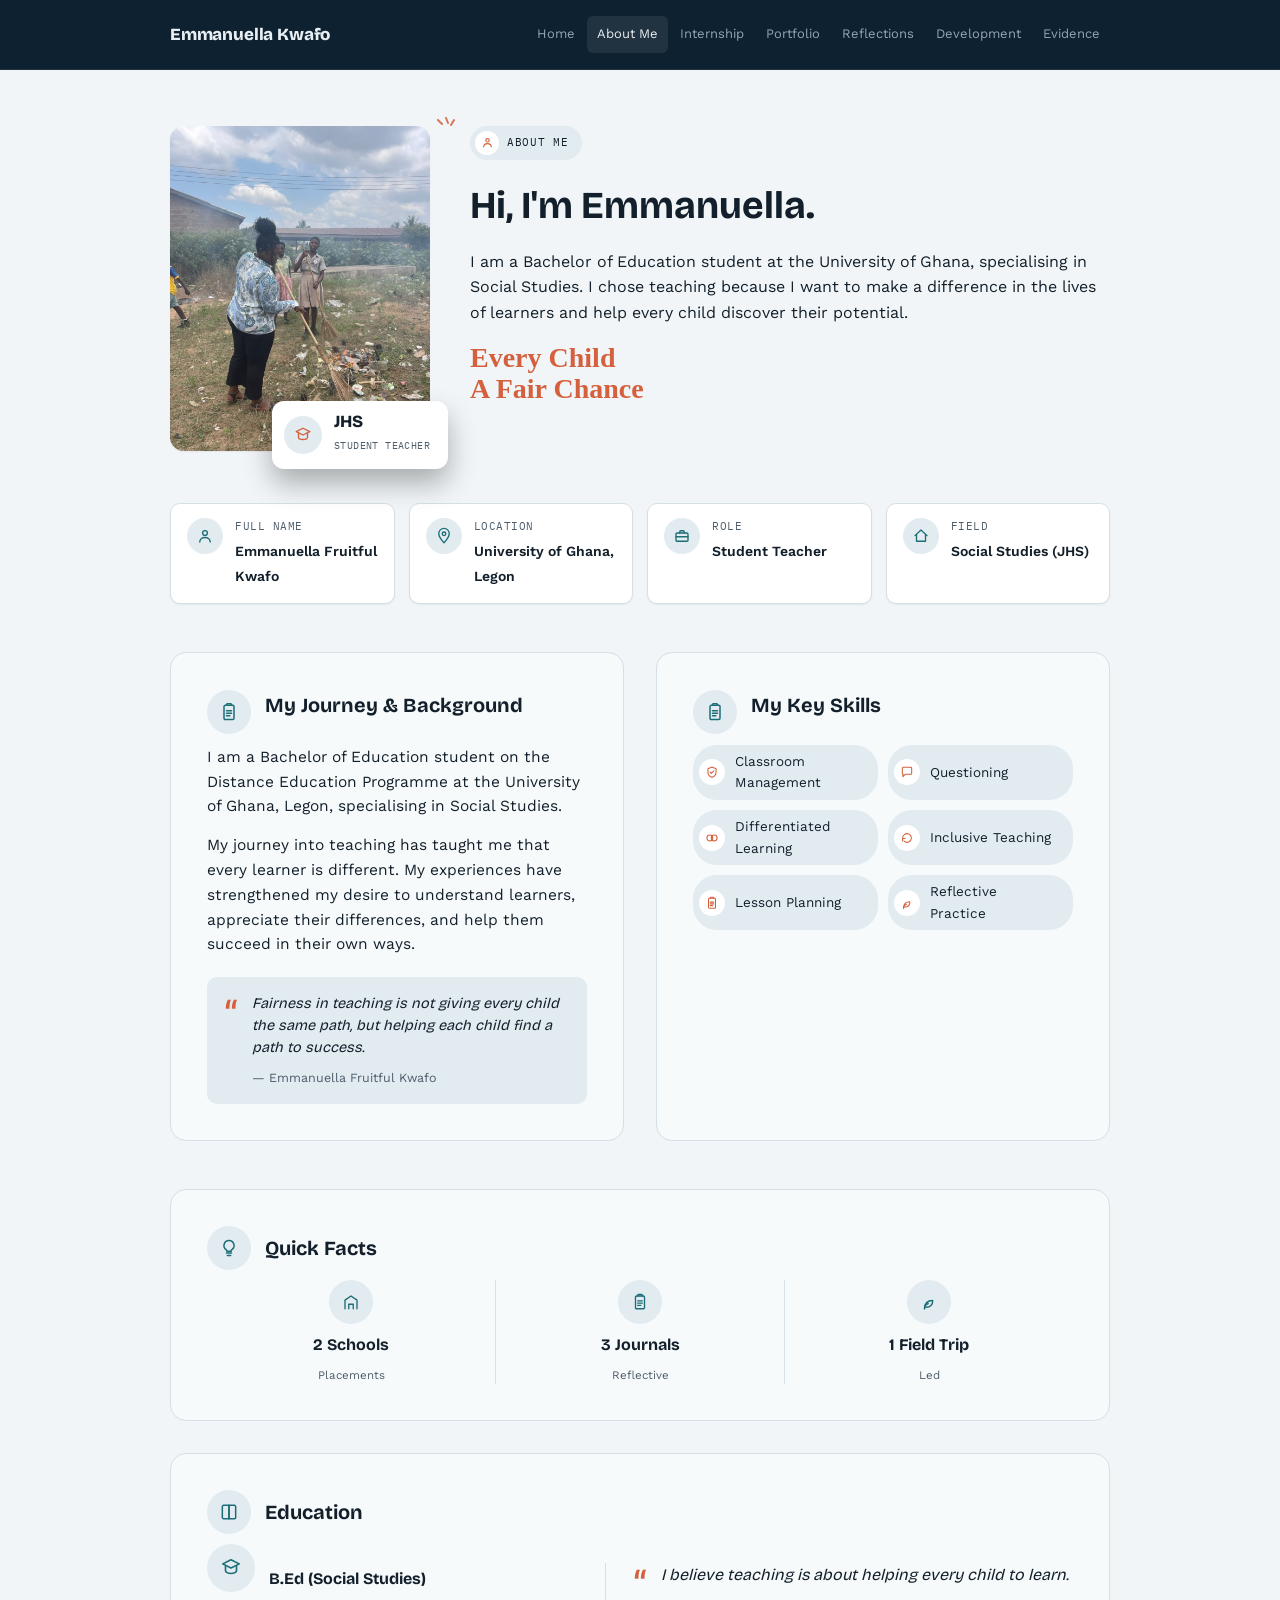
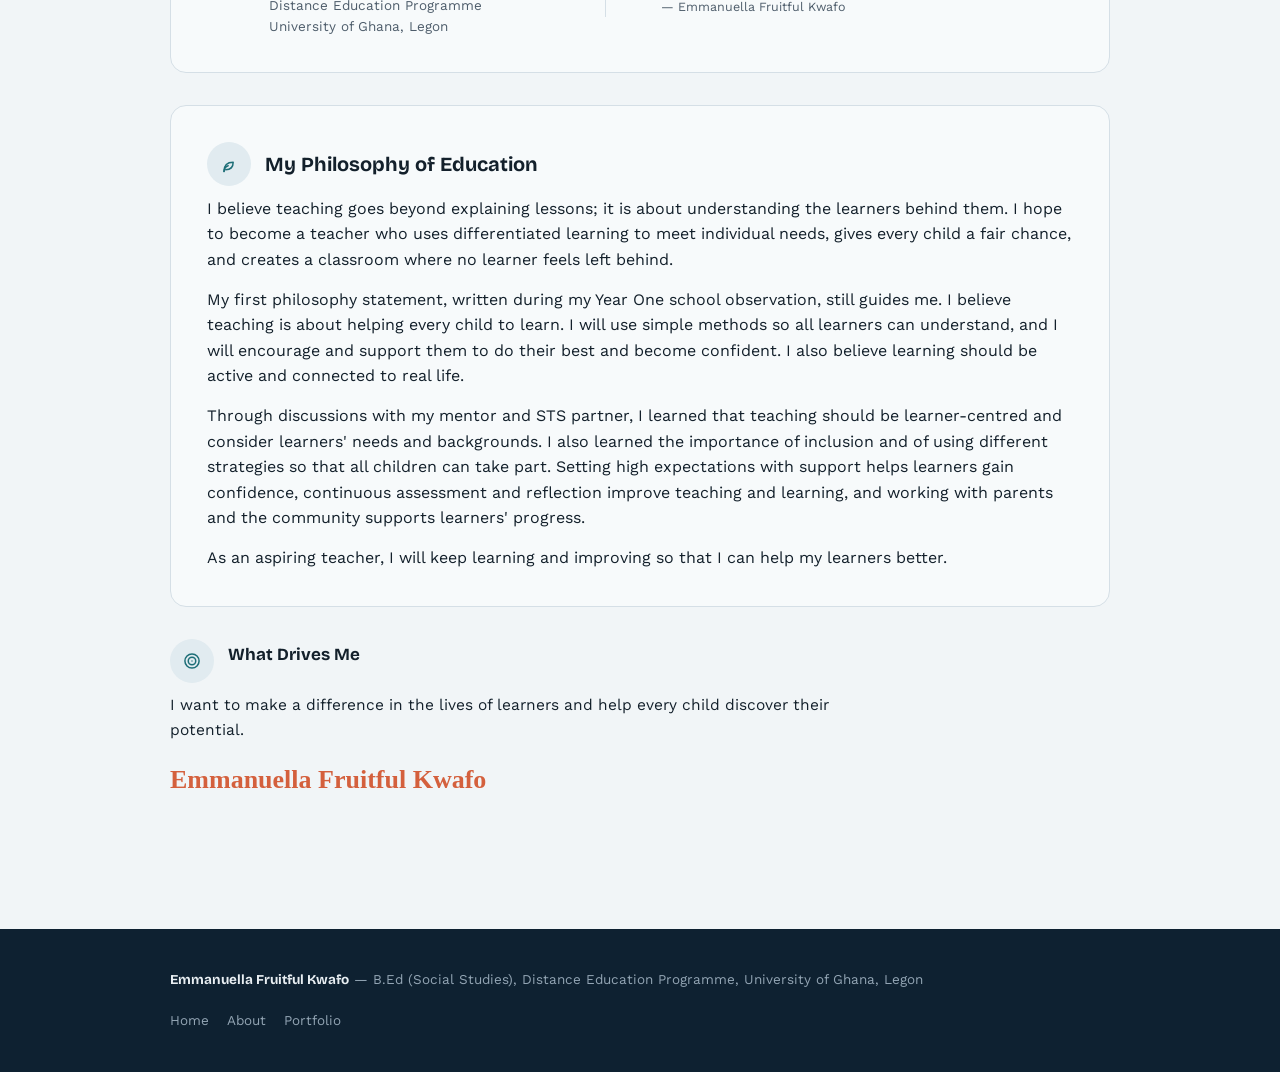
==== commit 57e151c6: "Add Evidence page with journals and mentor score sheets" ====
--- a/site/about.html
+++ b/site/about.html
@@ -21,6 +21,7 @@
       <a href="portfolio.html">Portfolio</a>
       <a href="reflections.html">Reflections</a>
       <a href="development.html">Development</a>
+      <a href="evidence.html">Evidence</a>
     </nav>
   </div>
 </header>
--- a/site/styles.css
+++ b/site/styles.css
@@ -698,3 +698,12 @@
 @media (max-width:600px){.photo-pair{grid-template-columns:1fr;}}
 .school-num{font-family:var(--font-mono);font-size:11px;text-transform:uppercase;letter-spacing:.05em;color:var(--gold);}
 .grid-cards.cards-4{grid-template-columns:repeat(auto-fill,minmax(min(100%,300px),1fr));}
+/* evidence page: scanned journal pages */
+.page-grid{display:grid;grid-template-columns:repeat(auto-fill,minmax(110px,1fr));gap:12px;margin-top:18px;}
+.page-grid a{display:block;border:1px solid var(--border);border-radius:8px;overflow:hidden;background:#fff;box-shadow:var(--shadow);text-decoration:none;transition:transform .15s;}
+.page-grid a:hover{transform:translateY(-2px);}
+.page-grid img{width:100%;aspect-ratio:3/4;object-fit:contain;background:#fff;display:block;}
+.page-grid span{display:block;font-family:var(--font-mono);font-size:10px;text-transform:uppercase;letter-spacing:.04em;text-align:center;padding:6px 4px;color:#4E5D6B;border-top:1px solid #E3E9ED;}
+.doc-row{display:flex;flex-wrap:wrap;gap:16px;align-items:center;justify-content:space-between;}
+.doc-row .panel-intro{margin-bottom:0;flex:1;min-width:240px;}
+.evidence-card .evidence-photo.is-sheet{object-fit:contain;background:#fff;}
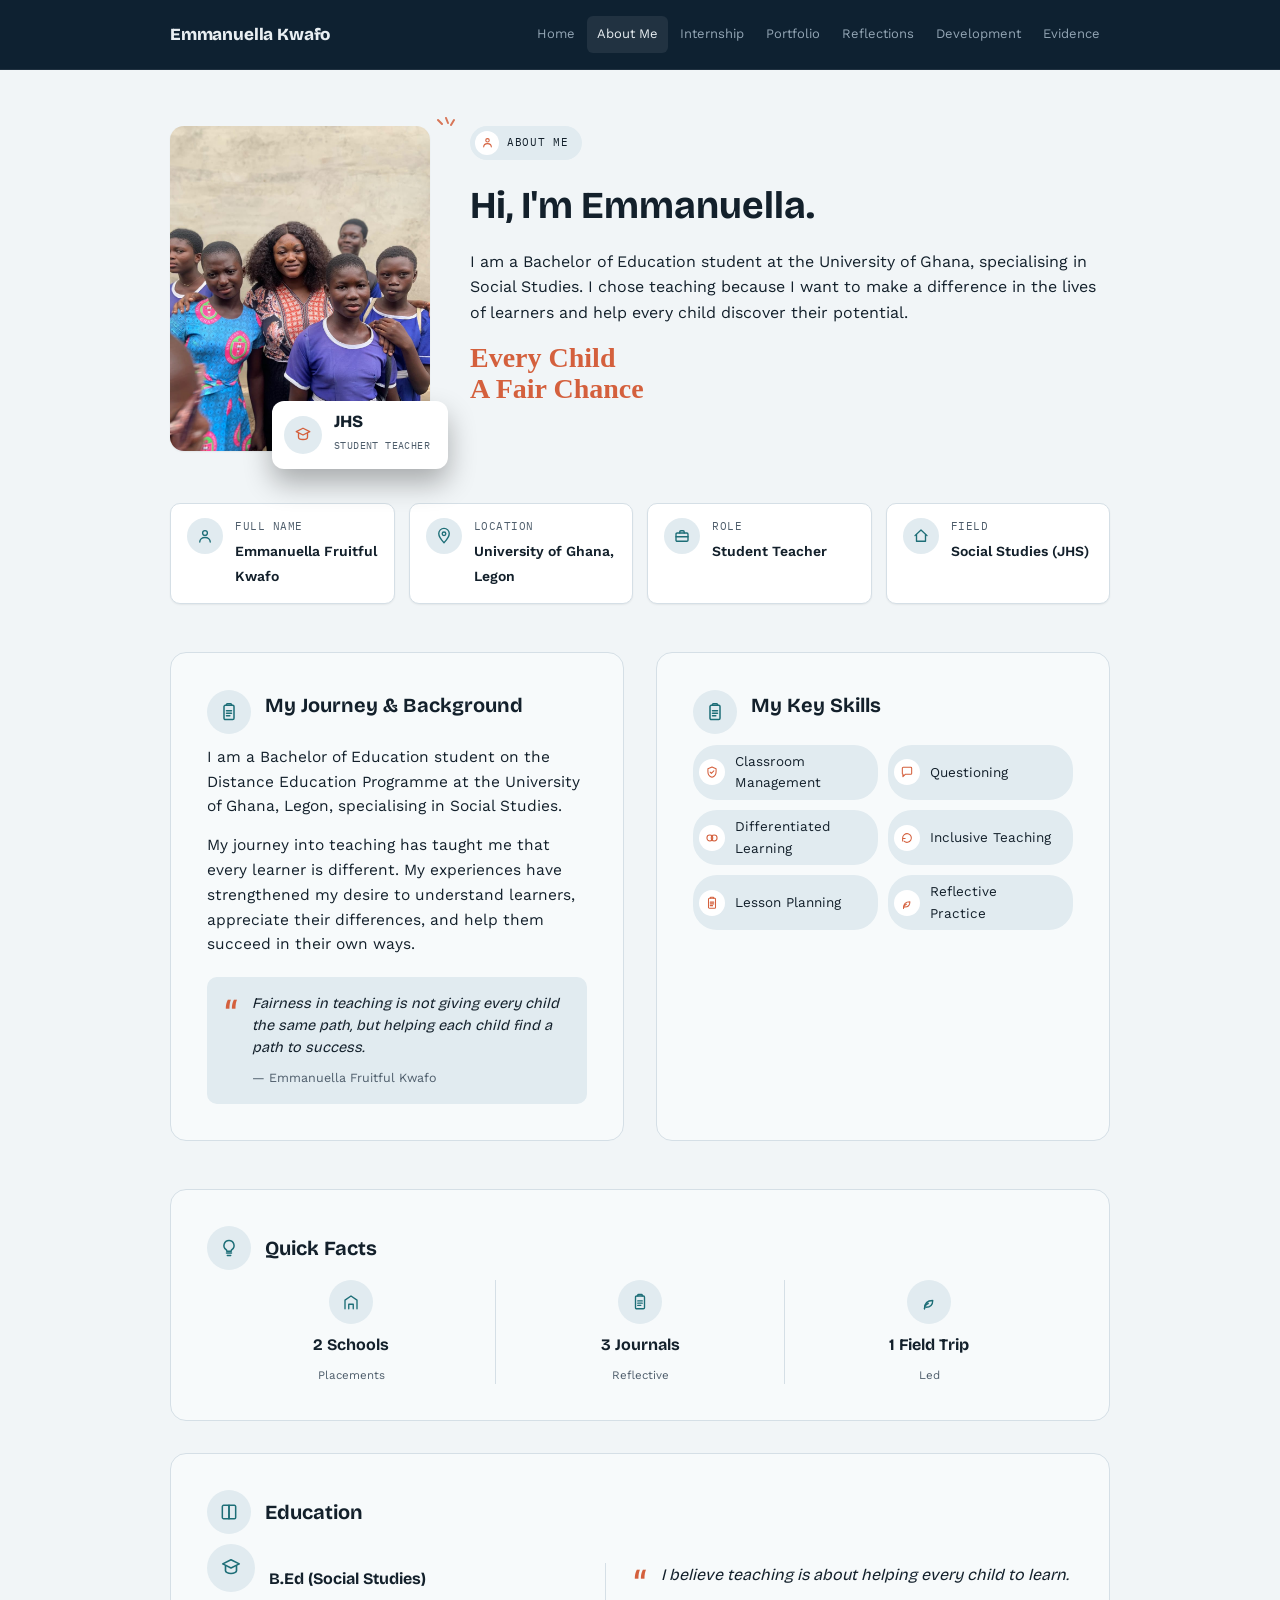
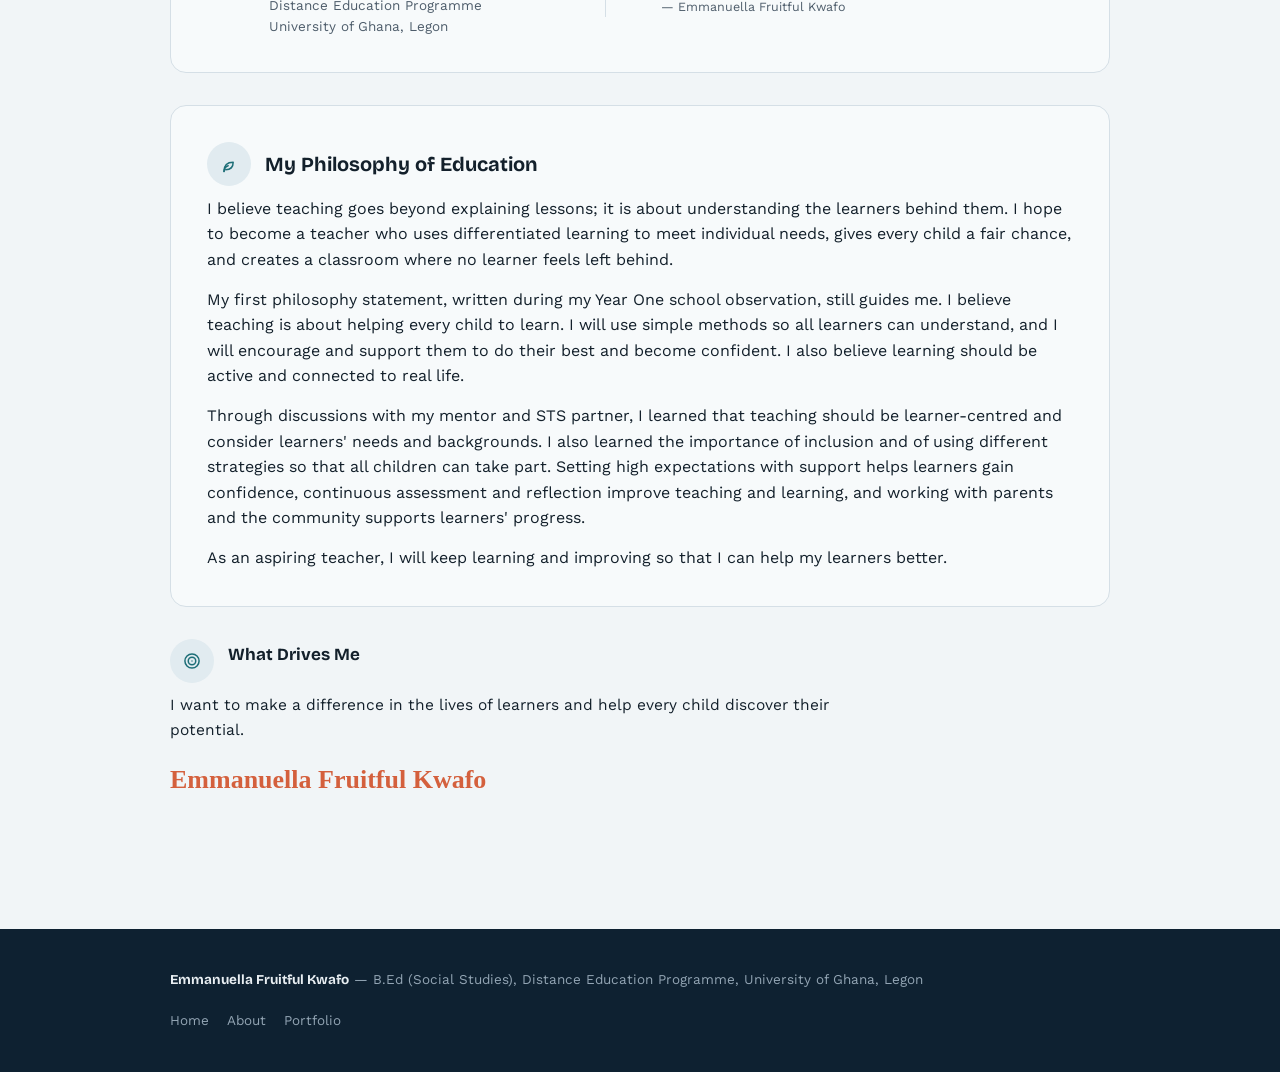
==== commit 6cb20ec4: "Add St Mary's photos" ====
--- a/site/about.html
+++ b/site/about.html
@@ -32,7 +32,7 @@
     <div class="about-split">
       <div style="position:relative;">
         <div class="photo-ticks"><svg width="24" height="34" viewBox="0 0 24 34" fill="none" stroke="currentColor" stroke-width="2" stroke-linecap="round"><path d="M2 4l4 4"/><path d="M10 2l2 5"/><path d="M18 4l-3 5"/></svg></div>
-        <img class="about-photo" style="object-position:center 30%;" src="assets/clean-up-sweeping.jpg" alt="Emmanuella sweeping alongside a learner during an environmental sanitation field trip">
+        <img class="about-photo" style="object-position:40% 20%;" src="assets/st-marys-with-learners.jpg" alt="Emmanuella smiling with learners at St Mary's Anglican School, Akweley">
         <div class="hero-badge" style="position:absolute;right:-18px;bottom:-18px;left:auto;">
           <div class="badge-icon"><svg width="18" height="18" viewBox="0 0 24 24" fill="none" stroke="currentColor" stroke-width="1.8" stroke-linecap="round" stroke-linejoin="round"><path d="M12 3l9 4.5-9 4.5-9-4.5z"/><path d="M6 10v5c0 1.5 2.7 3 6 3s6-1.5 6-3v-5"/></svg></div>
           <div><b>JHS</b><span>Student Teacher</span></div>
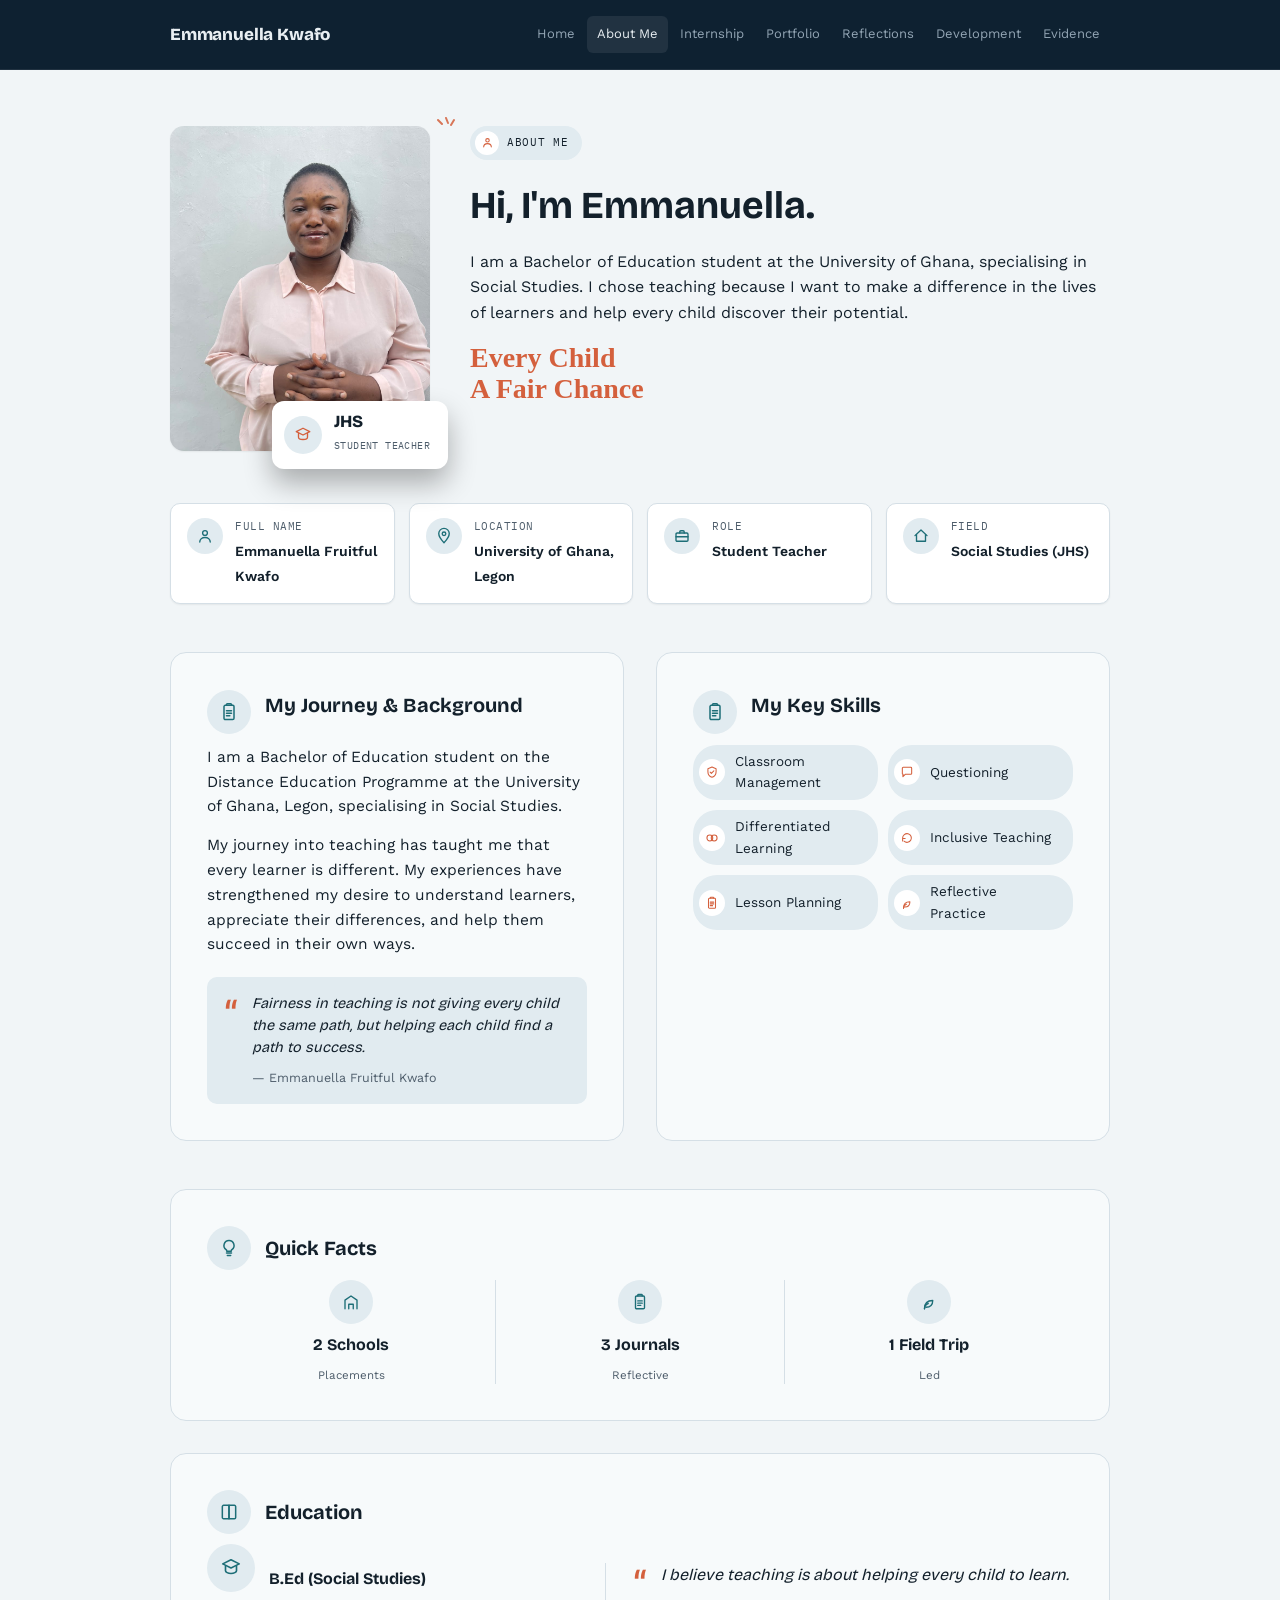
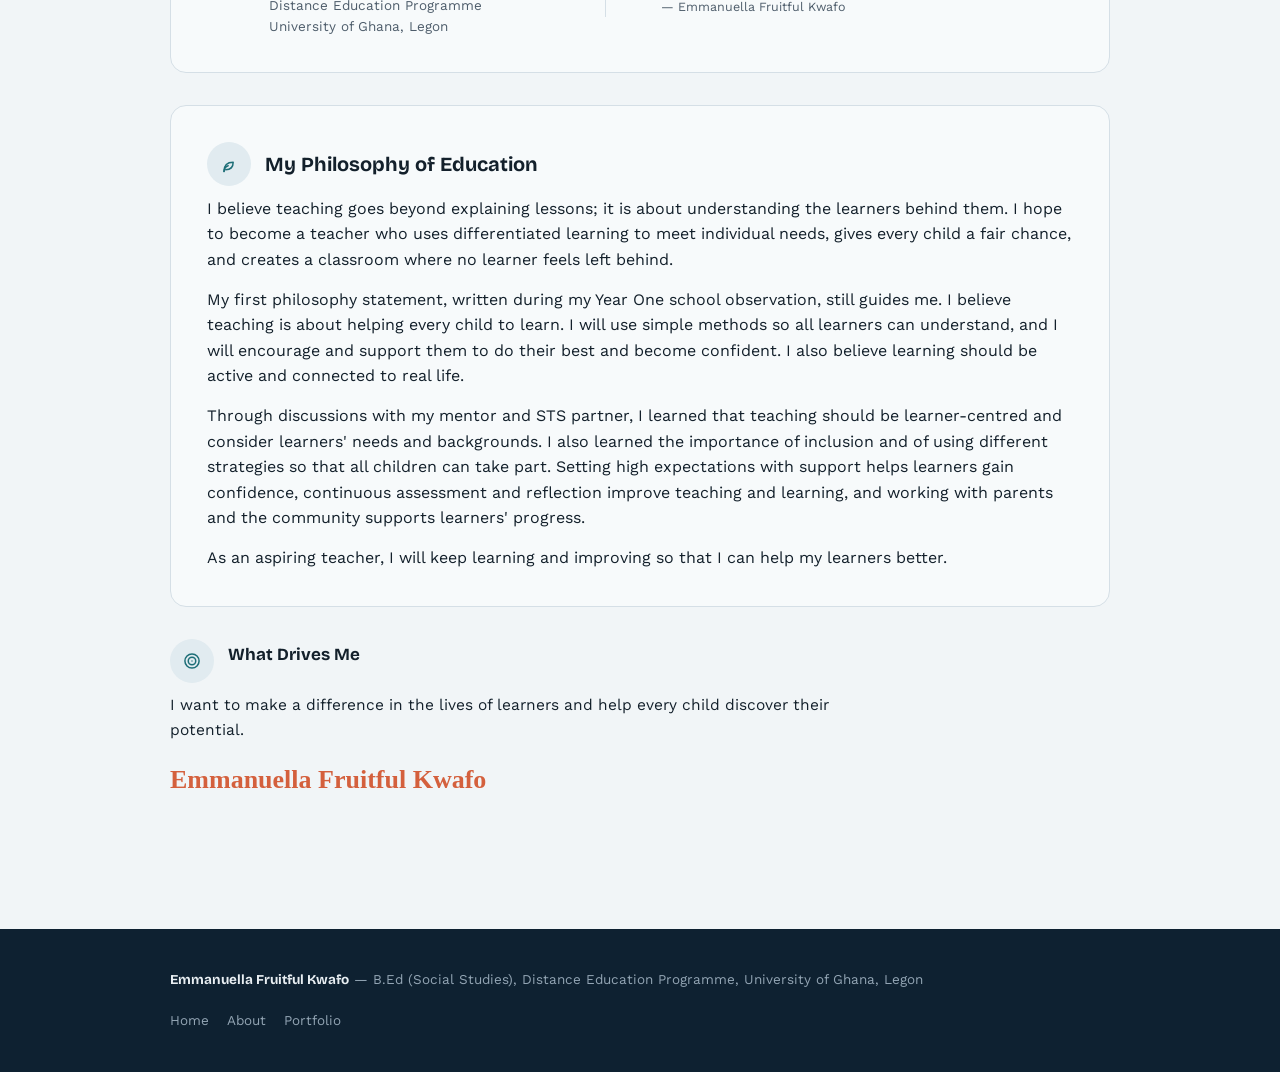
==== commit faa9c3be: "Use Emmanuella's portrait on the Home and About pages Co-Authored-By: Claude Opus 5.5 <noreply@anthr" ====
--- a/site/about.html
+++ b/site/about.html
@@ -32,7 +32,7 @@
     <div class="about-split">
       <div style="position:relative;">
         <div class="photo-ticks"><svg width="24" height="34" viewBox="0 0 24 34" fill="none" stroke="currentColor" stroke-width="2" stroke-linecap="round"><path d="M2 4l4 4"/><path d="M10 2l2 5"/><path d="M18 4l-3 5"/></svg></div>
-        <img class="about-photo" style="object-position:40% 20%;" src="assets/st-marys-with-learners.jpg" alt="Emmanuella smiling with learners at St Mary's Anglican School, Akweley">
+        <img class="about-photo" style="object-position:center 15%;" src="assets/emmanuella.jpg" alt="Portrait of Emmanuella Fruitful Kwafo">
         <div class="hero-badge" style="position:absolute;right:-18px;bottom:-18px;left:auto;">
           <div class="badge-icon"><svg width="18" height="18" viewBox="0 0 24 24" fill="none" stroke="currentColor" stroke-width="1.8" stroke-linecap="round" stroke-linejoin="round"><path d="M12 3l9 4.5-9 4.5-9-4.5z"/><path d="M6 10v5c0 1.5 2.7 3 6 3s6-1.5 6-3v-5"/></svg></div>
           <div><b>JHS</b><span>Student Teacher</span></div>
--- a/site/styles.css
+++ b/site/styles.css
@@ -698,6 +698,7 @@
 @media (max-width:600px){.photo-pair{grid-template-columns:1fr;}}
 .school-num{font-family:var(--font-mono);font-size:11px;text-transform:uppercase;letter-spacing:.05em;color:var(--gold);}
 .grid-cards.cards-4{grid-template-columns:repeat(auto-fill,minmax(min(100%,300px),1fr));}
+.grid-cards.cards-2{grid-template-columns:repeat(auto-fit,minmax(min(100%,280px),1fr));}
 /* evidence page: scanned journal pages */
 .page-grid{display:grid;grid-template-columns:repeat(auto-fill,minmax(110px,1fr));gap:12px;margin-top:18px;}
 .page-grid a{display:block;border:1px solid var(--border);border-radius:8px;overflow:hidden;background:#fff;box-shadow:var(--shadow);text-decoration:none;transition:transform .15s;}
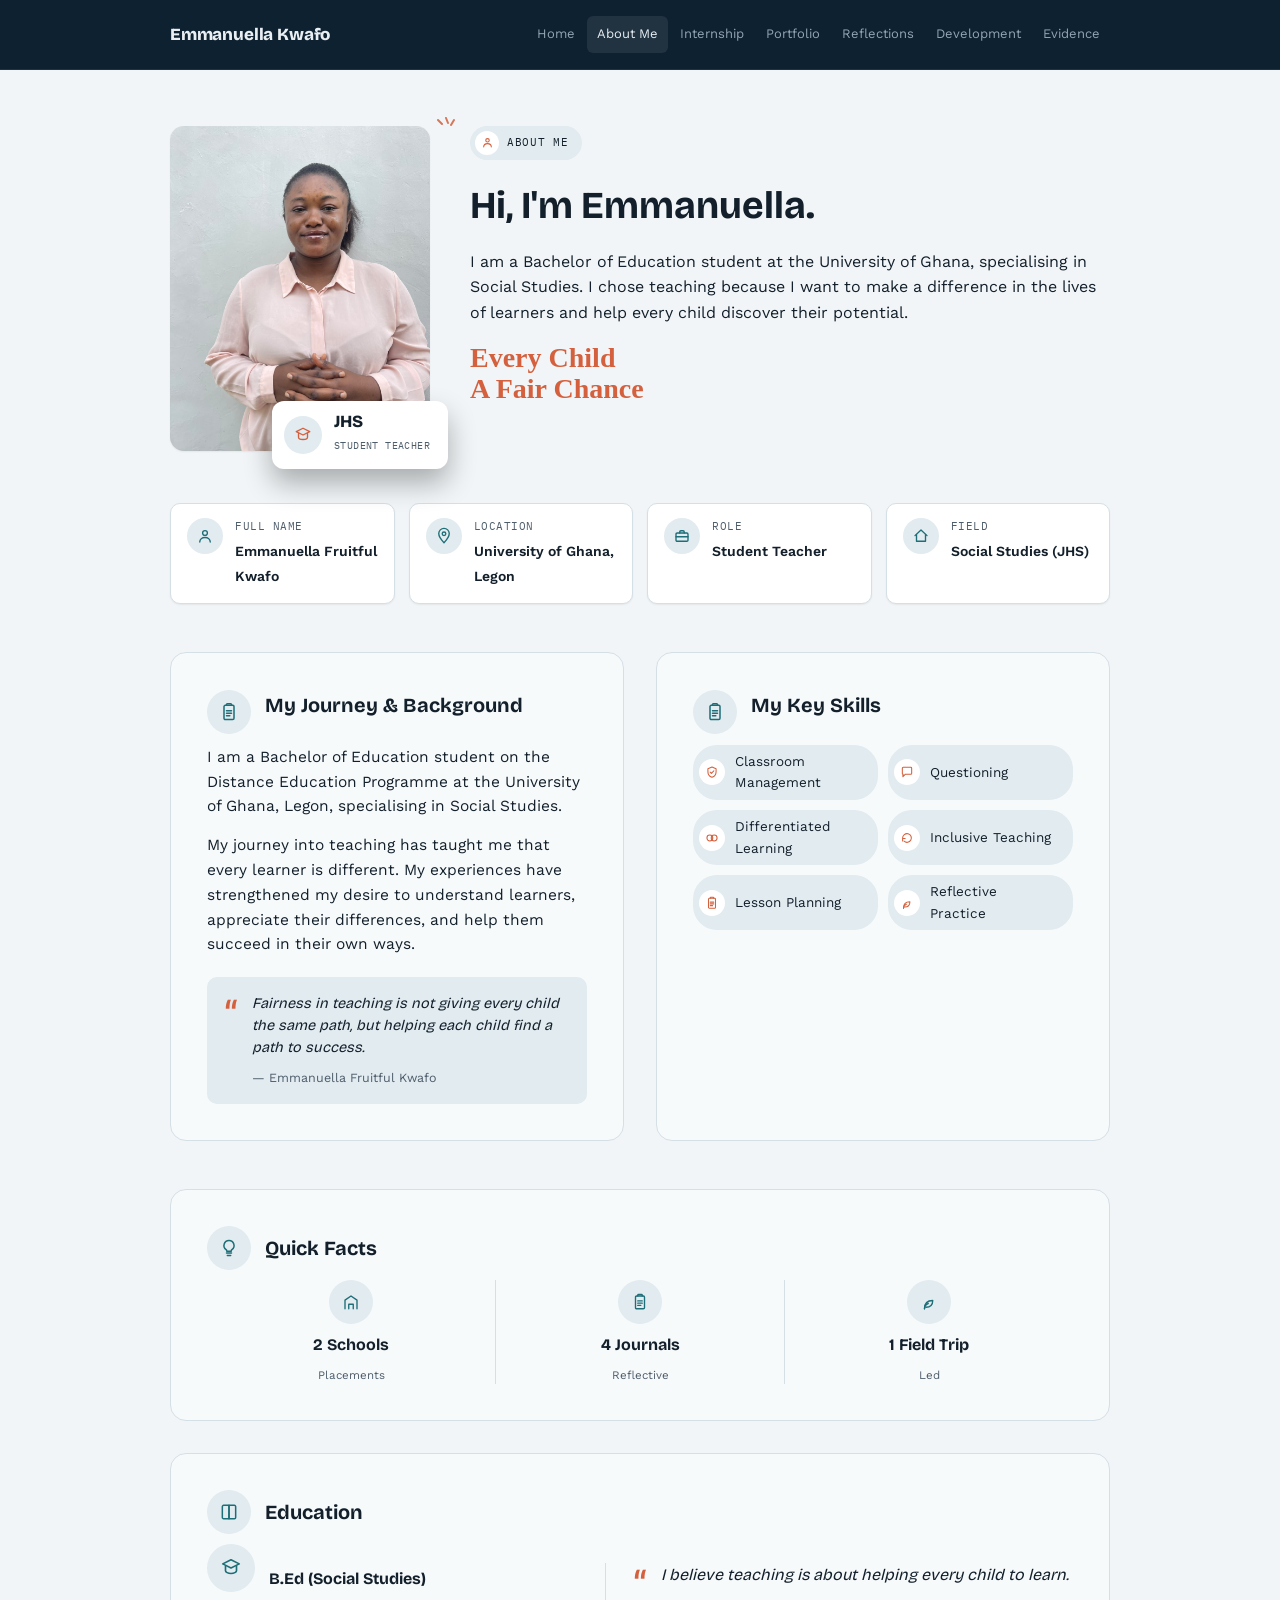
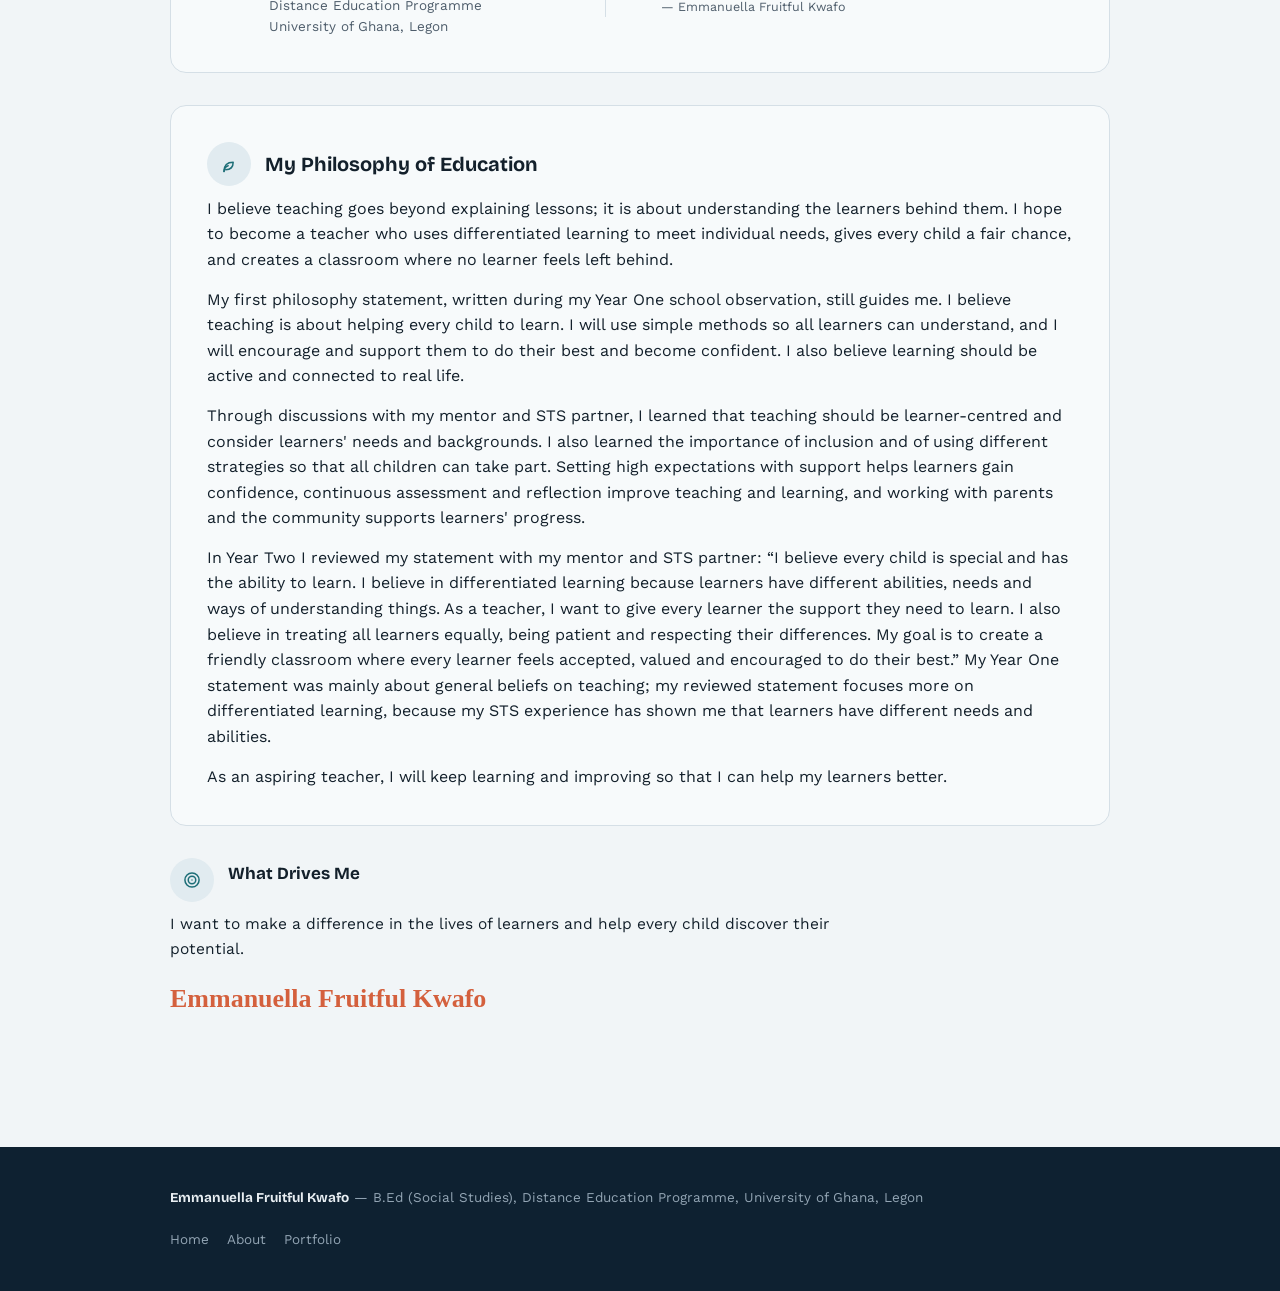
==== commit 62aa6e6e: "Add Year 2 Semester 2 journal and score sheet Co-Authored-By: Claude Opus 5.5 <noreply@anthropic.com" ====
--- a/site/about.html
+++ b/site/about.html
@@ -111,7 +111,7 @@
         </div>
         <div class="stat-trio-item">
           <div class="focus-icon"><svg width="18" height="18" viewBox="0 0 24 24" fill="none" stroke="currentColor" stroke-width="1.8" stroke-linecap="round" stroke-linejoin="round"><rect x="6" y="4" width="12" height="17" rx="1.5"/><path d="M9 4V3a1 1 0 0 1 1-1h4a1 1 0 0 1 1 1v1"/><path d="M9 10.5h6M9 13.5h6M9 16.5h4"/></svg></div>
-          <b>3 Journals</b><span>Reflective</span>
+          <b>4 Journals</b><span>Reflective</span>
         </div>
         <div class="stat-trio-item">
           <div class="focus-icon"><svg width="18" height="18" viewBox="0 0 24 24" fill="none" stroke="currentColor" stroke-width="1.8" stroke-linecap="round" stroke-linejoin="round"><path d="M6 21c0-7 4-11 11-11 0 6-3 9-9 9"/><path d="M6 21c0-4 2-6 5-7"/></svg></div>
@@ -151,6 +151,7 @@
       <p class="body-text">I believe teaching goes beyond explaining lessons; it is about understanding the learners behind them. I hope to become a teacher who uses differentiated learning to meet individual needs, gives every child a fair chance, and creates a classroom where no learner feels left behind.</p>
       <p class="body-text" style="margin-top:14px;">My first philosophy statement, written during my Year One school observation, still guides me. I believe teaching is about helping every child to learn. I will use simple methods so all learners can understand, and I will encourage and support them to do their best and become confident. I also believe learning should be active and connected to real life.</p>
       <p class="body-text" style="margin-top:14px;">Through discussions with my mentor and STS partner, I learned that teaching should be learner-centred and consider learners' needs and backgrounds. I also learned the importance of inclusion and of using different strategies so that all children can take part. Setting high expectations with support helps learners gain confidence, continuous assessment and reflection improve teaching and learning, and working with parents and the community supports learners' progress.</p>
+      <p class="body-text" style="margin-top:14px;">In Year Two I reviewed my statement with my mentor and STS partner: &ldquo;I believe every child is special and has the ability to learn. I believe in differentiated learning because learners have different abilities, needs and ways of understanding things. As a teacher, I want to give every learner the support they need to learn. I also believe in treating all learners equally, being patient and respecting their differences. My goal is to create a friendly classroom where every learner feels accepted, valued and encouraged to do their best.&rdquo; My Year One statement was mainly about general beliefs on teaching; my reviewed statement focuses more on differentiated learning, because my STS experience has shown me that learners have different needs and abilities.</p>
       <p class="body-text" style="margin-top:14px;">As an aspiring teacher, I will keep learning and improving so that I can help my learners better.</p>
     </div>
 
